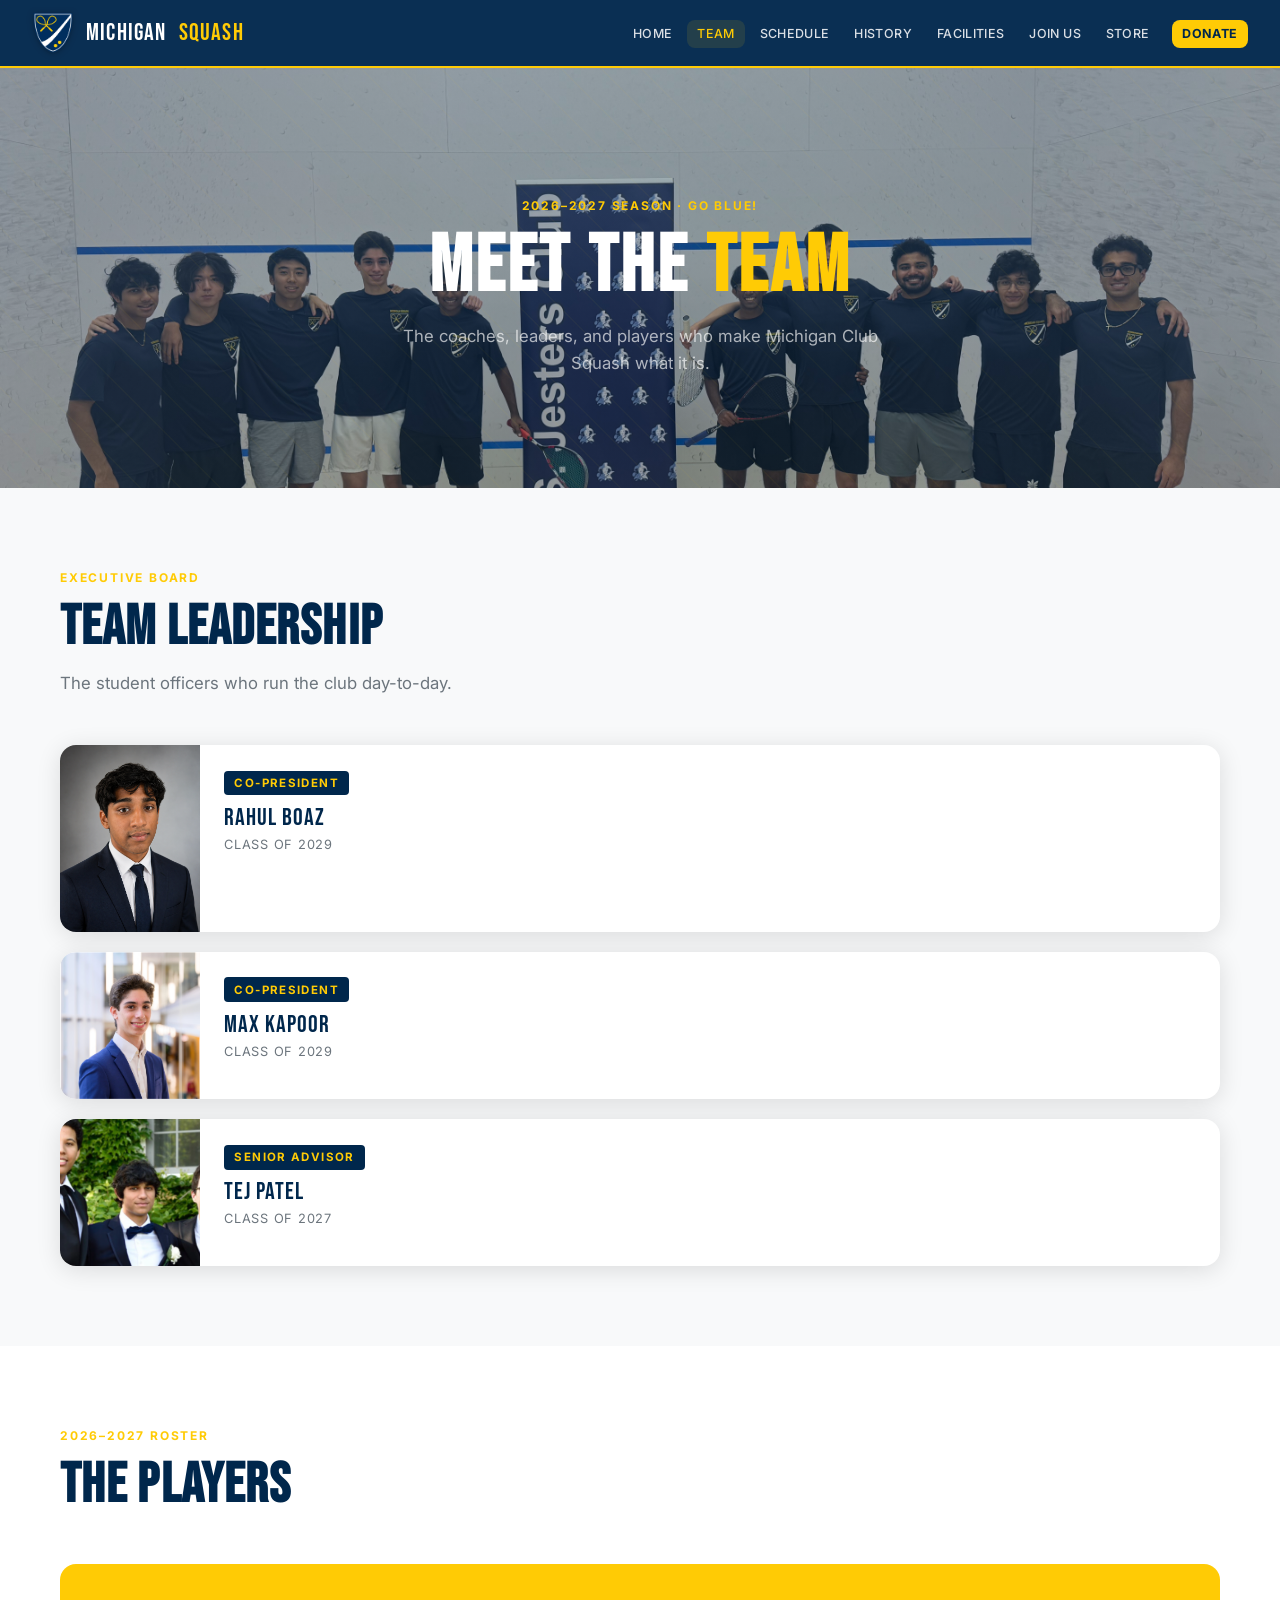
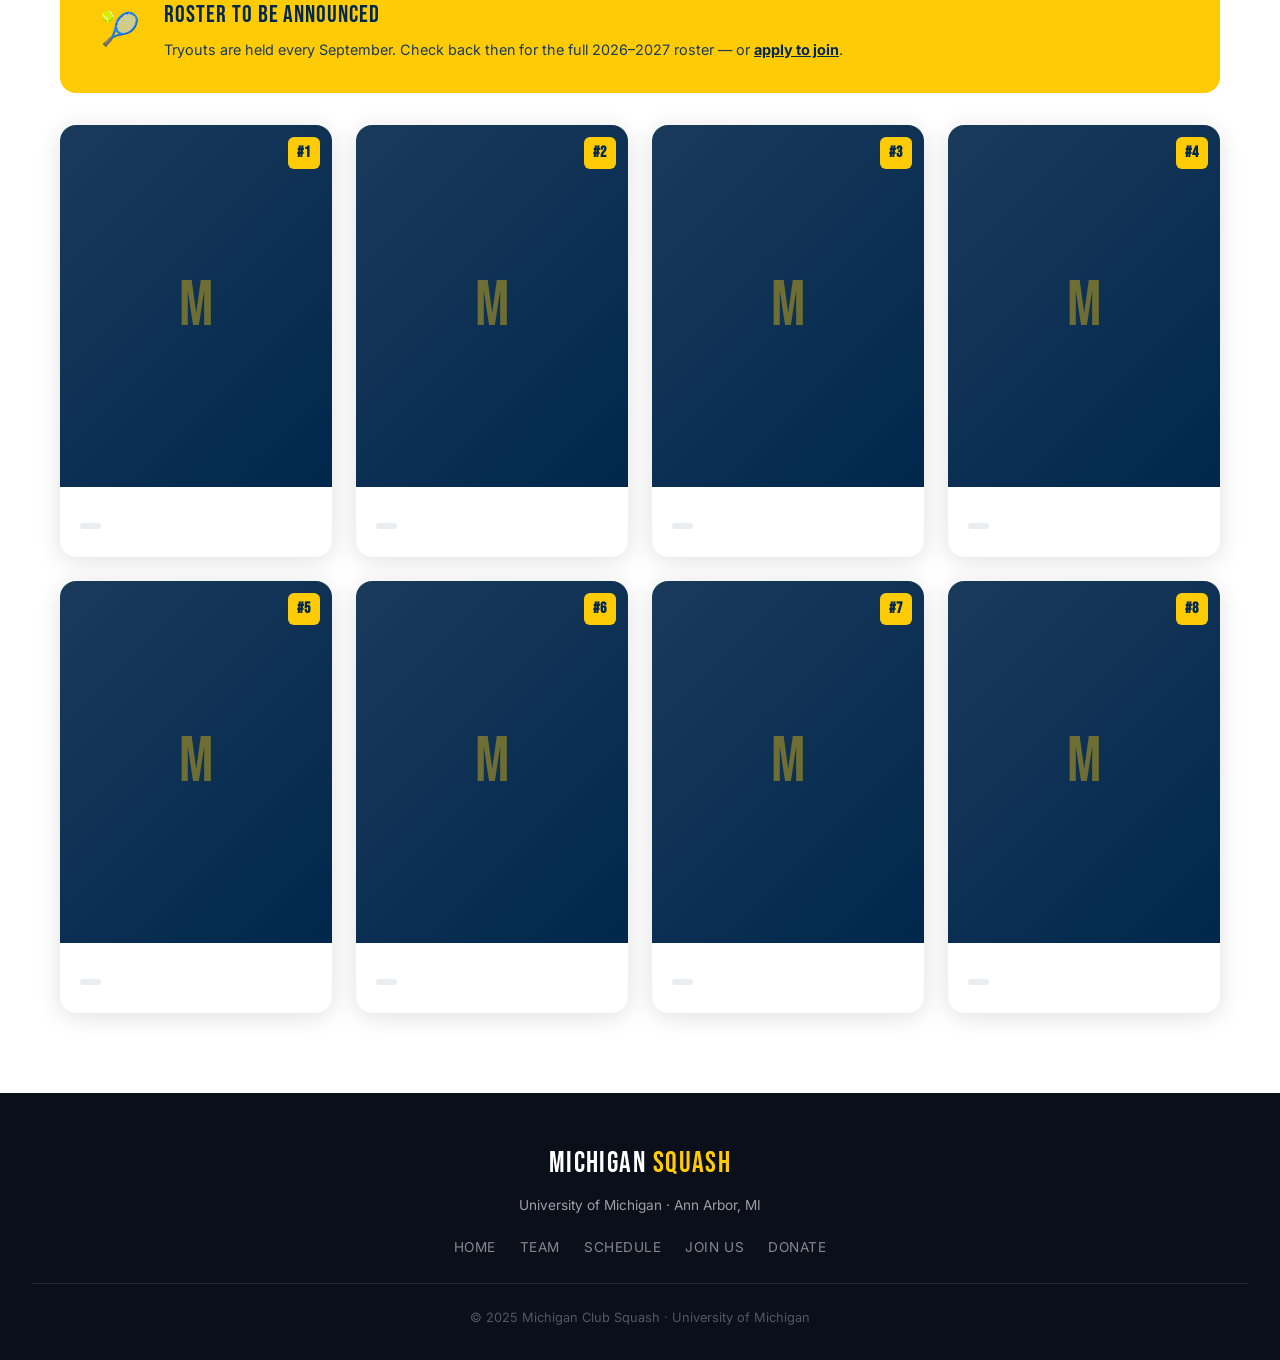
==== about.html @ cb5731dc "Add headshots to leadership cards on team page" ====
<!DOCTYPE html>
<html lang="en">
<head>
  <meta charset="UTF-8" />
  <meta name="viewport" content="width=device-width, initial-scale=1.0" />
  <title>Team — Michigan Club Squash</title>
  <link rel="preconnect" href="https://fonts.googleapis.com" />
  <link rel="preconnect" href="https://fonts.gstatic.com" crossorigin />
  <link href="https://fonts.googleapis.com/css2?family=Bebas+Neue&family=Inter:wght@300;400;500;600;700;800&display=swap" rel="stylesheet" />
  <link rel="stylesheet" href="styles.css" />
  <style>
    .page-hero {
      background: linear-gradient(135deg, var(--dark) 0%, var(--blue) 100%);
      padding: 5rem 2rem 4rem;
      text-align: center;
      position: relative;
      overflow: hidden;
    }
    .page-hero::before {
      content: '';
      position: absolute;
      inset: 0;
      background-image: repeating-linear-gradient(45deg, rgba(255,203,5,0.03) 0, rgba(255,203,5,0.03) 1px, transparent 0, transparent 50%);
      background-size: 40px 40px;
    }
    .page-hero-content { position: relative; z-index: 1; }
    .page-hero h1 {
      font-family: var(--font-display);
      font-size: clamp(2.5rem, 7vw, 5rem);
      color: var(--white);
      letter-spacing: 0.04em;
      line-height: 1;
    }
    .page-hero h1 span { color: var(--maize); }
    .page-hero p {
      color: rgba(255,255,255,0.65);
      font-size: 1.05rem;
      margin-top: 1rem;
      max-width: 500px;
      margin-left: auto;
      margin-right: auto;
    }

    .leadership-section { background: var(--off-white); }

    .leadership-card {
      background: var(--white);
      border-radius: var(--radius-lg);
      overflow: hidden;
      box-shadow: var(--shadow);
      display: flex;
      gap: 0;
      transition: var(--transition);
    }
    .leadership-card:hover { transform: translateY(-3px); box-shadow: var(--shadow-lg); }

    .leadership-photo {
      width: 140px;
      flex-shrink: 0;
      background: linear-gradient(135deg, var(--blue), var(--blue-mid));
      display: flex;
      align-items: center;
      justify-content: center;
      font-family: var(--font-display);
      font-size: 3rem;
      color: rgba(255,203,5,0.35);
      overflow: hidden;
    }
    .leadership-photo img { width: 100%; height: 100%; object-fit: cover; }

    .leadership-info { padding: 1.5rem; }
    .leadership-role {
      font-size: 0.72rem;
      font-weight: 700;
      letter-spacing: 0.12em;
      text-transform: uppercase;
      color: var(--maize);
      background: var(--blue);
      display: inline-block;
      padding: 0.2rem 0.65rem;
      border-radius: 4px;
      margin-bottom: 0.6rem;
    }
    .leadership-name {
      font-family: var(--font-display);
      font-size: 1.5rem;
      color: var(--blue);
      letter-spacing: 0.04em;
      line-height: 1.1;
    }
    .leadership-meta {
      font-size: 0.8rem;
      color: var(--gray);
      margin-top: 0.25rem;
      text-transform: uppercase;
      letter-spacing: 0.06em;
    }
    .leadership-bio {
      font-size: 0.88rem;
      color: var(--gray);
      margin-top: 0.75rem;
      line-height: 1.65;
    }

    .section-divider {
      height: 1px;
      background: var(--gray-light);
      margin: 0;
    }

    .roster-filter {
      display: flex;
      gap: 0.5rem;
      flex-wrap: wrap;
      margin-bottom: 2rem;
    }
    .filter-btn {
      padding: 0.45rem 1.1rem;
      border: 2px solid var(--gray-light);
      background: var(--white);
      border-radius: 99px;
      font-size: 0.8rem;
      font-weight: 600;
      letter-spacing: 0.06em;
      text-transform: uppercase;
      color: var(--gray);
      cursor: pointer;
      transition: var(--transition);
    }
    .filter-btn.active,
    .filter-btn:hover {
      border-color: var(--blue);
      color: var(--blue);
      background: rgba(0,39,76,0.05);
    }

    .coach-card {
      background: linear-gradient(135deg, var(--blue), var(--blue-mid));
      border-radius: var(--radius-lg);
      padding: 2rem;
      color: var(--white);
      display: flex;
      align-items: flex-start;
      gap: 1.5rem;
      box-shadow: var(--shadow);
    }
    .coach-avatar {
      width: 90px; height: 90px;
      border-radius: 50%;
      background: rgba(255,203,5,0.2);
      border: 3px solid var(--maize);
      display: flex;
      align-items: center;
      justify-content: center;
      font-family: var(--font-display);
      font-size: 2rem;
      color: var(--maize);
      flex-shrink: 0;
      overflow: hidden;
    }
    .coach-avatar img { width: 100%; height: 100%; object-fit: cover; }
    .coach-title {
      font-size: 0.72rem;
      font-weight: 700;
      letter-spacing: 0.12em;
      text-transform: uppercase;
      color: var(--maize);
      margin-bottom: 0.4rem;
    }
    .coach-name {
      font-family: var(--font-display);
      font-size: 1.6rem;
      letter-spacing: 0.04em;
    }
    .coach-bio { font-size: 0.88rem; color: rgba(255,255,255,0.7); margin-top: 0.5rem; line-height: 1.65; }

    @media (max-width: 600px) {
      .leadership-card { flex-direction: column; }
      .leadership-photo { width: 100%; height: 140px; }
      .coach-card { flex-direction: column; align-items: center; text-align: center; }
    }
  </style>
</head>
<body>

<nav>
  <a href="index.html" class="nav-logo">
    <img src="photos/michigansquashlogo.png" alt="Michigan Club Squash Logo" class="nav-logo-img" onerror="this.replaceWith(Object.assign(document.createElement('div'),{className:'logo-m',textContent:'M'}))" />
    Michigan <span>Squash</span>
  </a>
  <ul class="nav-links">
    <li><a href="index.html">Home</a></li>
    <li><a href="about.html" class="active">Team</a></li>
    <li><a href="schedule.html">Schedule</a></li>
    <li><a href="history.html">History</a></li>
    <li><a href="facilities.html">Facilities</a></li>
    <li><a href="join.html">Join Us</a></li>
    <li><a href="store.html">Store</a></li>
    <li><a href="donate.html" class="nav-cta">Donate</a></li>
  </ul>
  <button class="nav-hamburger" aria-label="Toggle menu">
    <span></span><span></span><span></span>
  </button>
</nav>

<div class="nav-mobile">
  <a href="index.html">Home</a>
  <a href="about.html">Team</a>
  <a href="schedule.html">Schedule</a>
  <a href="history.html">History</a>
  <a href="facilities.html">Facilities</a>
  <a href="join.html">Join Us</a>
  <a href="store.html">Store</a>
  <a href="donate.html" class="nav-cta-mobile">Donate</a>
</div>

<div class="page">

  <!-- ── PAGE HERO ── -->
  <div class="page-hero" style="background: linear-gradient(rgba(0,39,76,0.35), rgba(0,39,76,0.35)), url('photos/jesters2025.jpg') center 40%/cover no-repeat; padding: 6rem 2rem 5rem; min-height: 420px; display:flex; align-items:center; justify-content:center;">
    <div class="page-hero-content">
      <div class="section-label text-maize" style="margin-bottom:0.75rem;">2026–2027 Season · Go Blue!</div>
      <h1>Meet the <span>Team</span></h1>
      <p>The coaches, leaders, and players who make Michigan Club Squash what it is.</p>
    </div>
  </div>

  <!-- ── LEADERSHIP ── -->
  <section class="leadership-section">
    <div class="container">
      <div class="section-header">
        <div class="section-label">Executive Board</div>
        <h2 class="section-title">Team Leadership</h2>
        <p class="section-subtitle">The student officers who run the club day-to-day.</p>
      </div>

      <div style="display: flex; flex-direction: column; gap: 1.25rem;">

        <!-- President -->
        <div class="leadership-card">
          <div class="leadership-photo"><img src="photos/rahulheadshot.png" alt="Rahul Boaz" /></div>
          <div class="leadership-info">
            <div class="leadership-role">Co-President</div>
            <div class="leadership-name">Rahul Boaz</div>
            <div class="leadership-meta">Class of 2029</div>
            <div class="leadership-bio"><!-- Short bio --></div>
          </div>
        </div>

        <div class="leadership-card">
          <div class="leadership-photo"><img src="photos/maxheadshot.png" alt="Max Kapoor" /></div>
          <div class="leadership-info">
            <div class="leadership-role">Co-President</div>
            <div class="leadership-name">Max Kapoor</div>
            <div class="leadership-meta">Class of 2029</div>
            <div class="leadership-bio"><!-- Short bio --></div>
          </div>
        </div>

        <div class="leadership-card">
          <div class="leadership-photo"><img src="photos/tejheadshot.png" alt="Tej Patel" /></div>
          <div class="leadership-info">
            <div class="leadership-role">Senior Advisor</div>
            <div class="leadership-name">Tej Patel</div>
            <div class="leadership-meta">Class of 2027</div>
            <div class="leadership-bio"><!-- Short bio --></div>
          </div>
        </div>

      </div>
    </div>
  </section>

  <!-- ── ROSTER ── -->
  <section>
    <div class="container">
      <div class="section-header">
        <div class="section-label">2026–2027 Roster</div>
        <h2 class="section-title">The Players</h2>
      </div>

      <div style="background:var(--maize);border-radius:var(--radius-lg);padding:2rem 2.5rem;display:flex;align-items:center;gap:1.5rem;margin-bottom:2rem;">
        <div style="font-size:2rem;">🎾</div>
        <div>
          <div style="font-family:'Bebas Neue',sans-serif;font-size:1.5rem;color:var(--blue);letter-spacing:0.04em;">Roster To Be Announced</div>
          <div style="font-size:0.9rem;color:var(--blue-mid);margin-top:0.2rem;">Tryouts are held every September. Check back then for the full 2026–2027 roster — or <a href="join.html" style="color:var(--blue);font-weight:700;text-decoration:underline;">apply to join</a>.</div>
        </div>
      </div>

      <div class="grid-4">

        <div class="player-card">
          <div class="player-photo">
            <!-- <img src="photos/player1.jpg" alt="Player Name" /> -->
            <div class="player-photo-placeholder">M</div>
            <div class="player-number">#1</div>
          </div>
          <div class="player-info">
            <div class="player-name"><!-- Player Name --></div>
            <div class="player-details"><!-- Year · Hometown --></div>
            <span class="player-rank"><!-- PSA Ranking / Team --></span>
          </div>
        </div>

        <div class="player-card">
          <div class="player-photo">
            <div class="player-photo-placeholder">M</div>
            <div class="player-number">#2</div>
          </div>
          <div class="player-info">
            <div class="player-name"><!-- Player Name --></div>
            <div class="player-details"><!-- Year · Hometown --></div>
            <span class="player-rank"><!-- Ranking / Team --></span>
          </div>
        </div>

        <div class="player-card">
          <div class="player-photo">
            <div class="player-photo-placeholder">M</div>
            <div class="player-number">#3</div>
          </div>
          <div class="player-info">
            <div class="player-name"><!-- Player Name --></div>
            <div class="player-details"><!-- Year · Hometown --></div>
            <span class="player-rank"><!-- Ranking / Team --></span>
          </div>
        </div>

        <div class="player-card">
          <div class="player-photo">
            <div class="player-photo-placeholder">M</div>
            <div class="player-number">#4</div>
          </div>
          <div class="player-info">
            <div class="player-name"><!-- Player Name --></div>
            <div class="player-details"><!-- Year · Hometown --></div>
            <span class="player-rank"><!-- Ranking / Team --></span>
          </div>
        </div>

        <div class="player-card">
          <div class="player-photo">
            <div class="player-photo-placeholder">M</div>
            <div class="player-number">#5</div>
          </div>
          <div class="player-info">
            <div class="player-name"><!-- Player Name --></div>
            <div class="player-details"><!-- Year · Hometown --></div>
            <span class="player-rank"><!-- Ranking / Team --></span>
          </div>
        </div>

        <div class="player-card">
          <div class="player-photo">
            <div class="player-photo-placeholder">M</div>
            <div class="player-number">#6</div>
          </div>
          <div class="player-info">
            <div class="player-name"><!-- Player Name --></div>
            <div class="player-details"><!-- Year · Hometown --></div>
            <span class="player-rank"><!-- Ranking / Team --></span>
          </div>
        </div>

        <div class="player-card">
          <div class="player-photo">
            <div class="player-photo-placeholder">M</div>
            <div class="player-number">#7</div>
          </div>
          <div class="player-info">
            <div class="player-name"><!-- Player Name --></div>
            <div class="player-details"><!-- Year · Hometown --></div>
            <span class="player-rank"><!-- Ranking / Team --></span>
          </div>
        </div>

        <div class="player-card">
          <div class="player-photo">
            <div class="player-photo-placeholder">M</div>
            <div class="player-number">#8</div>
          </div>
          <div class="player-info">
            <div class="player-name"><!-- Player Name --></div>
            <div class="player-details"><!-- Year · Hometown --></div>
            <span class="player-rank"><!-- Ranking / Team --></span>
          </div>
        </div>

      </div>
      <!-- Duplicate more .player-card blocks as needed for full roster -->
    </div>
  </section>

</div>

<footer>
  <div class="footer-logo">Michigan <span>Squash</span></div>
  <div style="font-size: 0.85rem; margin-top: 0.25rem;">University of Michigan · Ann Arbor, MI</div>
  <div class="footer-links">
    <a href="index.html">Home</a>
    <a href="about.html">Team</a>
    <a href="schedule.html">Schedule</a>
    <a href="join.html">Join Us</a>
    <a href="donate.html">Donate</a>
  </div>
  <div class="footer-divider"></div>
  <div class="footer-copy">&copy; 2025 Michigan Club Squash · University of Michigan</div>
</footer>

<script src="script.js"></script>
</body>
</html>
---- styles.css ----
/* Michigan Club Squash — Shared Styles */

:root {
  --maize: #FFCB05;
  --blue: #00274C;
  --blue-mid: #1a3a5c;
  --blue-light: #2d5a8e;
  --white: #ffffff;
  --off-white: #f8f9fa;
  --gray: #6c757d;
  --gray-light: #e9ecef;
  --dark: #0a0f1a;
  --radius: 8px;
  --radius-lg: 16px;
  --shadow: 0 4px 24px rgba(0,0,0,0.12);
  --shadow-lg: 0 8px 48px rgba(0,0,0,0.2);
  --transition: 0.25s ease;
  --font-main: 'Inter', sans-serif;
  --font-display: 'Bebas Neue', 'Impact', sans-serif;
}

*, *::before, *::after { box-sizing: border-box; margin: 0; padding: 0; }

html { scroll-behavior: smooth; }

body {
  font-family: var(--font-main);
  background: var(--white);
  color: var(--blue);
  line-height: 1.6;
  overflow-x: hidden;
}

a { color: inherit; text-decoration: none; }
img { max-width: 100%; display: block; }

/* ─── NAVBAR ─────────────────────────────────────────────── */
nav {
  position: fixed;
  top: 0; left: 0; right: 0;
  z-index: 1000;
  background: rgba(0, 39, 76, 0.96);
  backdrop-filter: blur(12px);
  border-bottom: 2px solid var(--maize);
  padding: 0 2rem;
  height: 68px;
  display: flex;
  align-items: center;
  justify-content: space-between;
}

.nav-logo {
  display: flex;
  align-items: center;
  gap: 0.75rem;
  font-family: var(--font-display);
  font-size: 1.5rem;
  letter-spacing: 0.05em;
  color: var(--white);
}

.nav-logo-img {
  width: 42px;
  height: 42px;
  object-fit: contain;
  flex-shrink: 0;
  filter: drop-shadow(0 1px 3px rgba(0,0,0,0.3));
}

.logo-m {
  width: 38px; height: 38px;
  background: var(--maize);
  border-radius: 6px;
  display: flex; align-items: center; justify-content: center;
  font-family: var(--font-display);
  font-size: 1.4rem;
  color: var(--blue);
  font-weight: 900;
  flex-shrink: 0;
}

.nav-logo span { color: var(--maize); }

.nav-links {
  display: flex;
  align-items: center;
  gap: 0.25rem;
  list-style: none;
}

.nav-links a {
  color: rgba(255,255,255,0.85);
  font-size: 0.78rem;
  font-weight: 500;
  letter-spacing: 0.03em;
  text-transform: uppercase;
  padding: 0.4rem 0.65rem;
  border-radius: var(--radius);
  transition: var(--transition);
}

.nav-links a:hover,
.nav-links a.active {
  color: var(--maize);
  background: rgba(255, 203, 5, 0.1);
}

.nav-links a.nav-cta {
  background: var(--maize);
  color: var(--blue);
  font-weight: 700;
  margin-left: 0.5rem;
}
.nav-links a.nav-cta:hover { background: #e6b800; }

.nav-hamburger {
  display: none;
  flex-direction: column;
  gap: 5px;
  cursor: pointer;
  padding: 8px;
}
.nav-hamburger span {
  display: block;
  width: 24px; height: 2px;
  background: var(--white);
  border-radius: 2px;
  transition: var(--transition);
}
.nav-hamburger.open span:nth-child(1) { transform: rotate(45deg) translate(5px, 5px); }
.nav-hamburger.open span:nth-child(2) { opacity: 0; }
.nav-hamburger.open span:nth-child(3) { transform: rotate(-45deg) translate(5px, -5px); }

.nav-mobile {
  display: none;
  position: fixed;
  top: 68px; left: 0; right: 0;
  background: var(--blue);
  border-bottom: 2px solid var(--maize);
  padding: 1rem;
  z-index: 999;
  flex-direction: column;
  gap: 0.25rem;
}
.nav-mobile.open { display: flex; }
.nav-mobile a {
  color: rgba(255,255,255,0.85);
  font-weight: 500;
  font-size: 1rem;
  text-transform: uppercase;
  letter-spacing: 0.04em;
  padding: 0.75rem 1rem;
  border-radius: var(--radius);
  transition: var(--transition);
}
.nav-mobile a:hover { color: var(--maize); background: rgba(255,203,5,0.1); }
.nav-mobile a.nav-cta-mobile {
  background: var(--maize);
  color: var(--blue);
  font-weight: 700;
  text-align: center;
  margin-top: 0.5rem;
}

/* ─── PAGE WRAPPER ───────────────────────────────────────── */
.page { padding-top: 68px; }

/* ─── HERO ───────────────────────────────────────────────── */
.hero {
  min-height: 100vh;
  background: linear-gradient(135deg, var(--dark) 0%, var(--blue) 60%, #0d3a6e 100%);
  position: relative;
  display: flex;
  align-items: center;
  justify-content: center;
  text-align: center;
  overflow: hidden;
  padding: 4rem 2rem 6rem;
}

.hero-bg-pattern {
  position: absolute;
  inset: 0;
  background-image:
    repeating-linear-gradient(45deg, rgba(255,203,5,0.03) 0, rgba(255,203,5,0.03) 1px, transparent 0, transparent 50%);
  background-size: 40px 40px;
}

.hero-accent {
  position: absolute;
  top: -100px; right: -100px;
  width: 500px; height: 500px;
  background: radial-gradient(circle, rgba(255,203,5,0.12) 0%, transparent 70%);
  pointer-events: none;
}
.hero-accent-2 {
  position: absolute;
  bottom: -150px; left: -150px;
  width: 600px; height: 600px;
  background: radial-gradient(circle, rgba(255,203,5,0.06) 0%, transparent 70%);
  pointer-events: none;
}

.hero-content { position: relative; z-index: 1; max-width: 820px; }

.hero-badge {
  display: inline-flex;
  align-items: center;
  gap: 0.5rem;
  background: rgba(255,203,5,0.15);
  border: 1px solid rgba(255,203,5,0.4);
  color: var(--maize);
  font-size: 0.8rem;
  font-weight: 600;
  letter-spacing: 0.1em;
  text-transform: uppercase;
  padding: 0.4rem 1rem;
  border-radius: 999px;
  margin-bottom: 1.5rem;
}

.hero-title {
  font-family: var(--font-display);
  font-size: clamp(3.5rem, 10vw, 7.5rem);
  line-height: 0.95;
  color: var(--white);
  letter-spacing: 0.02em;
  margin-bottom: 0.5rem;
}

.hero-title .highlight { color: var(--maize); display: block; }

.hero-subtitle {
  font-size: clamp(1rem, 2.5vw, 1.3rem);
  color: rgba(255,255,255,0.7);
  margin: 1.5rem auto 2.5rem;
  max-width: 560px;
  font-weight: 300;
  letter-spacing: 0.02em;
}

.hero-ctas {
  display: flex;
  gap: 1rem;
  justify-content: center;
  flex-wrap: wrap;
}

.btn {
  display: inline-flex;
  align-items: center;
  gap: 0.5rem;
  padding: 0.85rem 2rem;
  border-radius: var(--radius);
  font-weight: 700;
  font-size: 0.9rem;
  letter-spacing: 0.05em;
  text-transform: uppercase;
  transition: var(--transition);
  cursor: pointer;
  border: none;
}

.btn-primary {
  background: var(--maize);
  color: var(--blue);
}
.btn-primary:hover { background: #e6b800; transform: translateY(-2px); box-shadow: 0 8px 24px rgba(255,203,5,0.35); }

.btn-outline {
  background: transparent;
  color: var(--white);
  border: 2px solid rgba(255,255,255,0.4);
}
.btn-outline:hover { border-color: var(--maize); color: var(--maize); transform: translateY(-2px); }

.btn-blue {
  background: var(--blue);
  color: var(--white);
}
.btn-blue:hover { background: var(--blue-mid); transform: translateY(-2px); box-shadow: var(--shadow); }

.hero-stats {
  display: flex;
  justify-content: center;
  gap: 3rem;
  margin-top: 5rem;
  position: relative;
  z-index: 1;
  flex-wrap: wrap;
}

.hero-stat { text-align: center; }
.hero-stat .num {
  font-family: var(--font-display);
  font-size: 3rem;
  color: var(--maize);
  line-height: 1;
}
.hero-stat .label {
  font-size: 0.75rem;
  letter-spacing: 0.1em;
  text-transform: uppercase;
  color: rgba(255,255,255,0.5);
  margin-top: 0.25rem;
}

.hero-divider {
  width: 1px;
  background: rgba(255,255,255,0.15);
  align-self: stretch;
}

/* ─── SECTIONS ───────────────────────────────────────────── */
section { padding: 5rem 2rem; }

.section-label {
  font-size: 0.75rem;
  font-weight: 700;
  letter-spacing: 0.15em;
  text-transform: uppercase;
  color: var(--maize);
  margin-bottom: 0.75rem;
}

.section-title {
  font-family: var(--font-display);
  font-size: clamp(2rem, 5vw, 3.5rem);
  line-height: 1.05;
  color: var(--blue);
  letter-spacing: 0.02em;
}

.section-title.white { color: var(--white); }

.section-subtitle {
  font-size: 1.05rem;
  color: var(--gray);
  margin-top: 0.75rem;
  max-width: 560px;
}
.section-subtitle.white { color: rgba(255,255,255,0.65); }

.section-header { margin-bottom: 3rem; }
.section-header.center { text-align: center; }
.section-header.center .section-subtitle { margin-left: auto; margin-right: auto; }

.container { max-width: 1160px; margin: 0 auto; }

/* ─── CARDS ──────────────────────────────────────────────── */
.card {
  background: var(--white);
  border-radius: var(--radius-lg);
  box-shadow: var(--shadow);
  overflow: hidden;
  transition: var(--transition);
}
.card:hover { transform: translateY(-4px); box-shadow: var(--shadow-lg); }

.card-body { padding: 1.5rem; }

/* ─── GRID ───────────────────────────────────────────────── */
.grid-3 { display: grid; grid-template-columns: repeat(auto-fit, minmax(280px, 1fr)); gap: 1.5rem; }
.grid-4 { display: grid; grid-template-columns: repeat(auto-fit, minmax(220px, 1fr)); gap: 1.5rem; }
.grid-2 { display: grid; grid-template-columns: repeat(auto-fit, minmax(320px, 1fr)); gap: 1.5rem; }

/* ─── DARK SECTIONS ──────────────────────────────────────── */
.section-dark {
  background: var(--blue);
  color: var(--white);
}
.section-dark .section-title { color: var(--white); }
.section-dark .section-subtitle { color: rgba(255,255,255,0.6); }

/* ─── PLAYER CARD ────────────────────────────────────────── */
.player-card {
  background: var(--white);
  border-radius: var(--radius-lg);
  overflow: hidden;
  box-shadow: var(--shadow);
  transition: var(--transition);
}
.player-card:hover { transform: translateY(-4px); box-shadow: var(--shadow-lg); }

.player-photo {
  width: 100%;
  aspect-ratio: 3/4;
  background: linear-gradient(135deg, var(--blue-mid), var(--blue));
  display: flex;
  align-items: center;
  justify-content: center;
  overflow: hidden;
  position: relative;
}

.player-photo img { width: 100%; height: 100%; object-fit: cover; }

.player-photo-placeholder {
  font-family: var(--font-display);
  font-size: 4rem;
  color: rgba(255,203,5,0.4);
}

.player-number {
  position: absolute;
  top: 0.75rem; right: 0.75rem;
  background: var(--maize);
  color: var(--blue);
  font-family: var(--font-display);
  font-size: 1rem;
  font-weight: 900;
  padding: 0.2rem 0.6rem;
  border-radius: 6px;
}

.player-info { padding: 1.25rem; }
.player-name {
  font-family: var(--font-display);
  font-size: 1.3rem;
  color: var(--blue);
  letter-spacing: 0.04em;
  line-height: 1.1;
}
.player-details {
  font-size: 0.8rem;
  color: var(--gray);
  margin-top: 0.25rem;
  text-transform: uppercase;
  letter-spacing: 0.06em;
}
.player-rank {
  display: inline-block;
  margin-top: 0.6rem;
  background: rgba(0,39,76,0.08);
  color: var(--blue);
  font-size: 0.75rem;
  font-weight: 600;
  padding: 0.2rem 0.65rem;
  border-radius: 99px;
  letter-spacing: 0.04em;
}

/* ─── SCHEDULE TABLE ─────────────────────────────────────── */
.match-table {
  width: 100%;
  border-collapse: collapse;
  border-radius: var(--radius-lg);
  overflow: hidden;
  box-shadow: var(--shadow);
}

.match-table th {
  background: var(--blue);
  color: var(--maize);
  text-align: left;
  padding: 1rem 1.25rem;
  font-size: 0.75rem;
  font-weight: 700;
  letter-spacing: 0.12em;
  text-transform: uppercase;
}

.match-table td {
  padding: 1rem 1.25rem;
  border-bottom: 1px solid var(--gray-light);
  font-size: 0.9rem;
  color: var(--blue);
  background: var(--white);
}

.match-table tr:last-child td { border-bottom: none; }
.match-table tr:hover td { background: var(--off-white); }

.badge {
  display: inline-block;
  padding: 0.25rem 0.65rem;
  border-radius: 99px;
  font-size: 0.72rem;
  font-weight: 700;
  letter-spacing: 0.06em;
  text-transform: uppercase;
}
.badge-win { background: #d4edda; color: #155724; }
.badge-loss { background: #f8d7da; color: #721c24; }
.badge-upcoming { background: rgba(255,203,5,0.2); color: #7a5c00; }
.badge-home { background: rgba(0,39,76,0.1); color: var(--blue); }
.badge-away { background: var(--gray-light); color: var(--gray); }

/* ─── FORM ───────────────────────────────────────────────── */
.form-group { margin-bottom: 1.25rem; }
.form-group label {
  display: block;
  font-size: 0.82rem;
  font-weight: 600;
  color: var(--blue);
  margin-bottom: 0.4rem;
  letter-spacing: 0.04em;
  text-transform: uppercase;
}
.form-group input,
.form-group select,
.form-group textarea {
  width: 100%;
  padding: 0.75rem 1rem;
  border: 2px solid var(--gray-light);
  border-radius: var(--radius);
  font-family: var(--font-main);
  font-size: 0.95rem;
  color: var(--blue);
  background: var(--white);
  transition: var(--transition);
  outline: none;
}
.form-group input:focus,
.form-group select:focus,
.form-group textarea:focus {
  border-color: var(--blue);
  box-shadow: 0 0 0 3px rgba(0,39,76,0.1);
}
.form-group textarea { min-height: 130px; resize: vertical; }

/* ─── FOOTER ─────────────────────────────────────────────── */
footer {
  background: var(--dark);
  color: rgba(255,255,255,0.6);
  padding: 3rem 2rem 2rem;
  text-align: center;
}

.footer-logo {
  font-family: var(--font-display);
  font-size: 1.8rem;
  color: var(--white);
  margin-bottom: 0.5rem;
  letter-spacing: 0.05em;
}
.footer-logo span { color: var(--maize); }

.footer-links {
  display: flex;
  justify-content: center;
  gap: 1.5rem;
  margin: 1.25rem 0;
  flex-wrap: wrap;
}
.footer-links a {
  color: rgba(255,255,255,0.5);
  font-size: 0.85rem;
  letter-spacing: 0.04em;
  text-transform: uppercase;
  transition: var(--transition);
}
.footer-links a:hover { color: var(--maize); }

.footer-divider {
  height: 1px;
  background: rgba(255,255,255,0.1);
  margin: 1.5rem 0;
}

.footer-copy {
  font-size: 0.8rem;
  color: rgba(255,255,255,0.3);
}

/* ─── UTILITY ────────────────────────────────────────────── */
.text-maize { color: var(--maize); }
.text-center { text-align: center; }
.mt-1 { margin-top: 1rem; }
.mt-2 { margin-top: 2rem; }
.mt-3 { margin-top: 3rem; }

/* ─── RESPONSIVE ─────────────────────────────────────────── */
@media (max-width: 768px) {
  .nav-links { display: none; }
  .nav-hamburger { display: flex; }
  section { padding: 3.5rem 1.25rem; }
  .hero { padding: 5rem 1.25rem 4rem; }
  .hero-stats { gap: 2rem; }
  .hero-divider { display: none; }
  .match-table { font-size: 0.82rem; }
  .match-table th, .match-table td { padding: 0.75rem 0.75rem; }
}
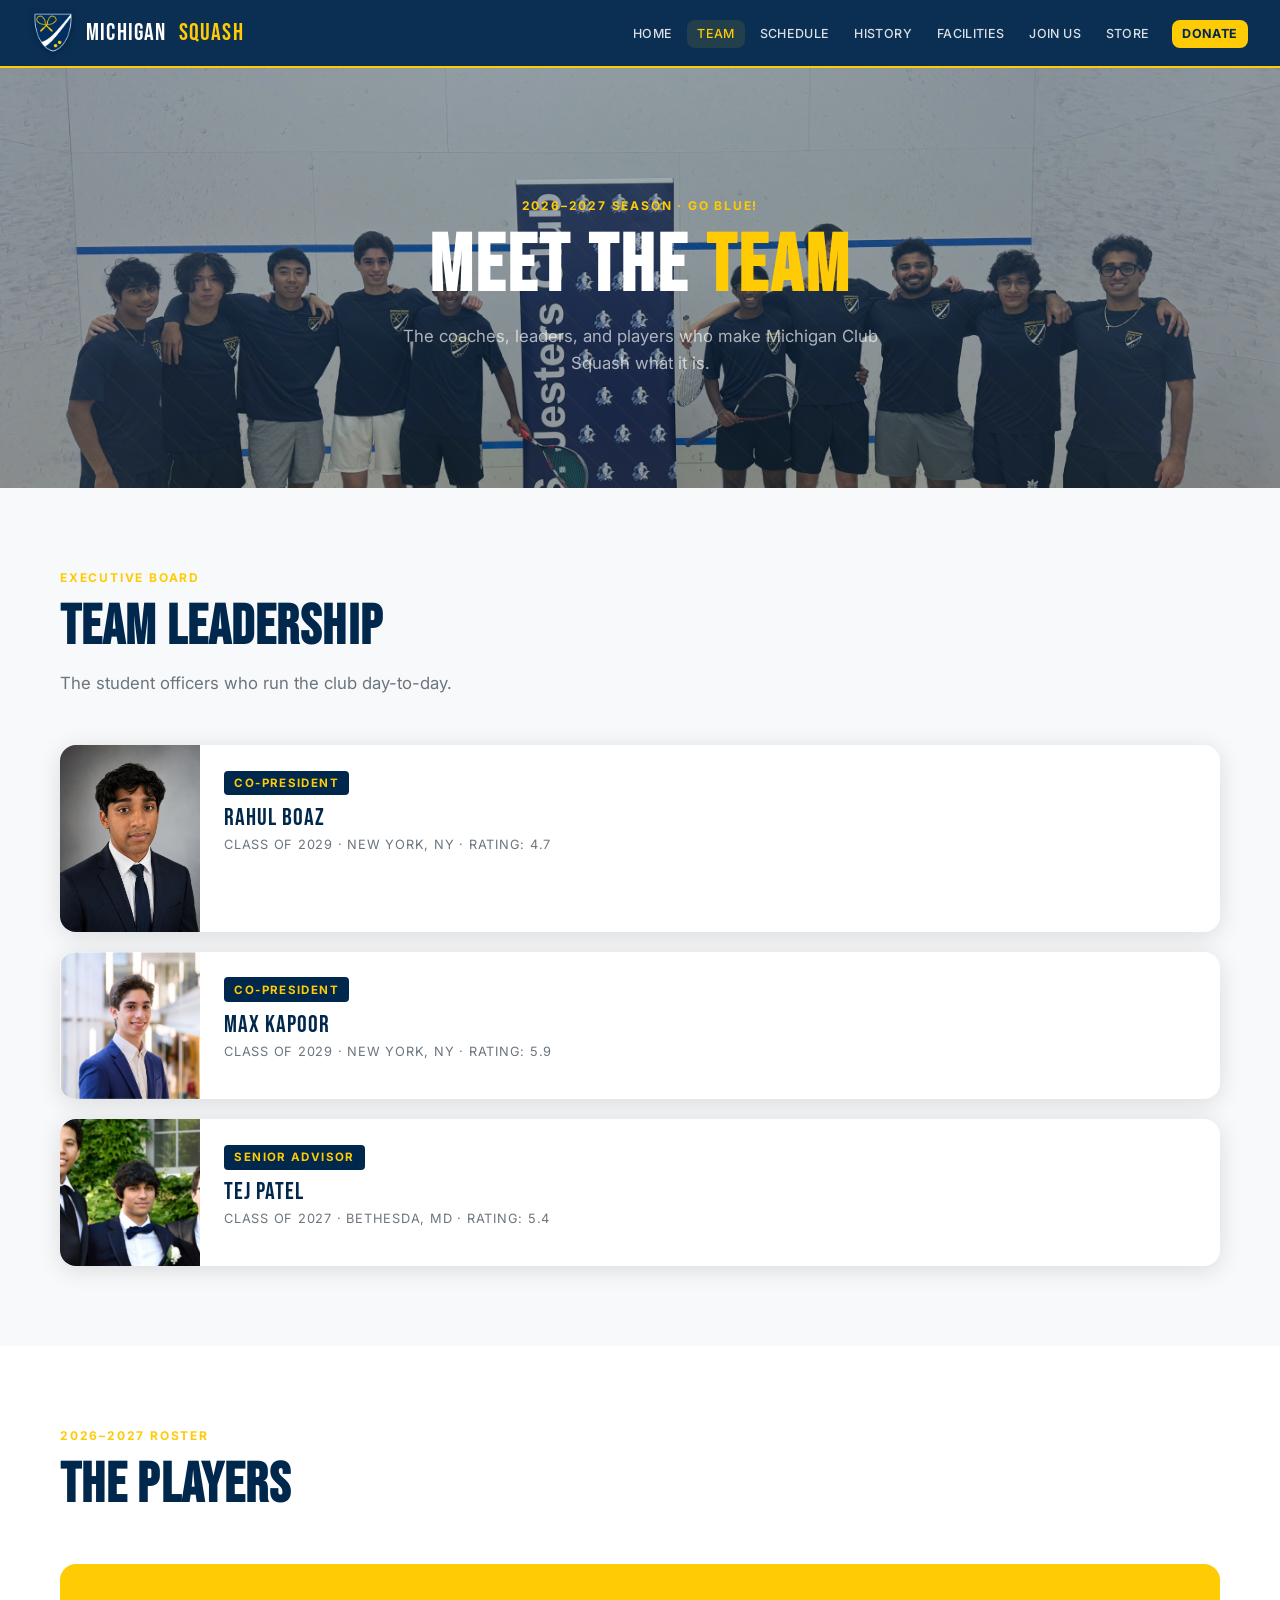
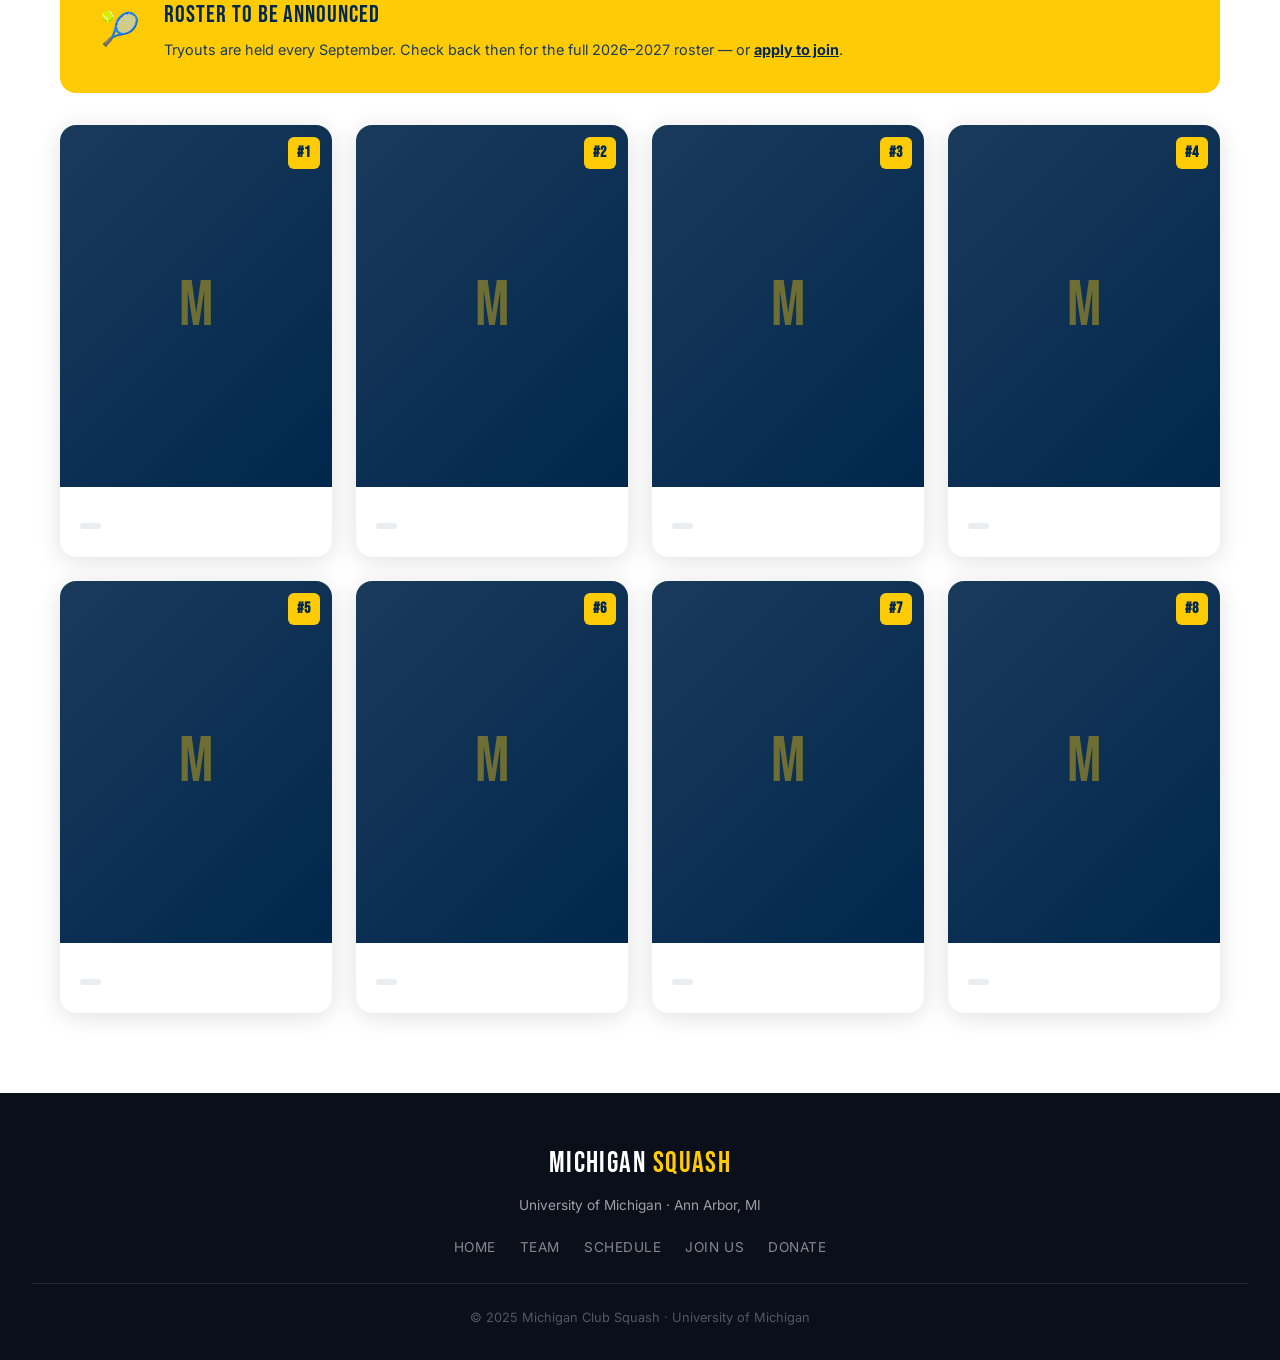
==== commit 63d9bbba: "Add ratings and hometowns to leadership cards" ====
--- a/about.html
+++ b/about.html
@@ -242,7 +242,7 @@
           <div class="leadership-info">
             <div class="leadership-role">Co-President</div>
             <div class="leadership-name">Rahul Boaz</div>
-            <div class="leadership-meta">Class of 2029</div>
+            <div class="leadership-meta">Class of 2029 · New York, NY · Rating: 4.7</div>
             <div class="leadership-bio"><!-- Short bio --></div>
           </div>
         </div>
@@ -252,7 +252,7 @@
           <div class="leadership-info">
             <div class="leadership-role">Co-President</div>
             <div class="leadership-name">Max Kapoor</div>
-            <div class="leadership-meta">Class of 2029</div>
+            <div class="leadership-meta">Class of 2029 · New York, NY · Rating: 5.9</div>
             <div class="leadership-bio"><!-- Short bio --></div>
           </div>
         </div>
@@ -262,7 +262,7 @@
           <div class="leadership-info">
             <div class="leadership-role">Senior Advisor</div>
             <div class="leadership-name">Tej Patel</div>
-            <div class="leadership-meta">Class of 2027</div>
+            <div class="leadership-meta">Class of 2027 · Bethesda, MD · Rating: 5.4</div>
             <div class="leadership-bio"><!-- Short bio --></div>
           </div>
         </div>
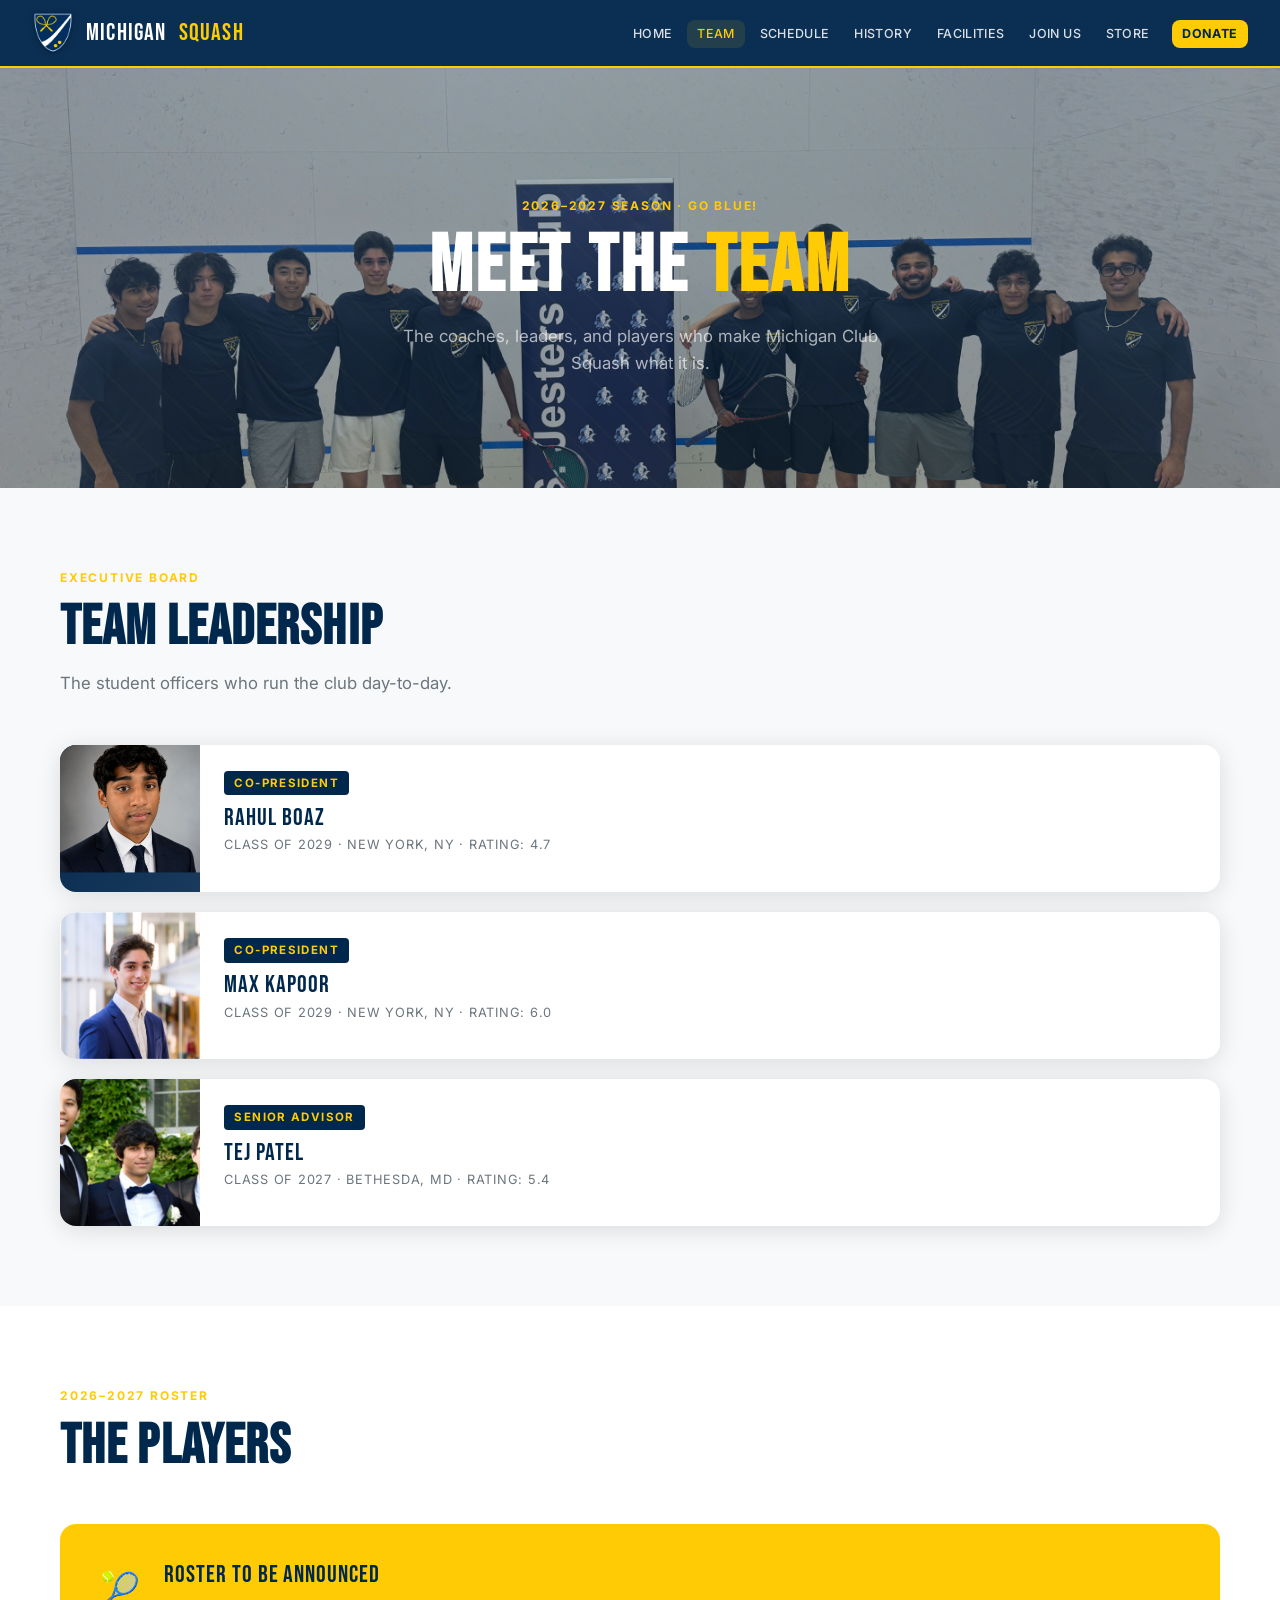
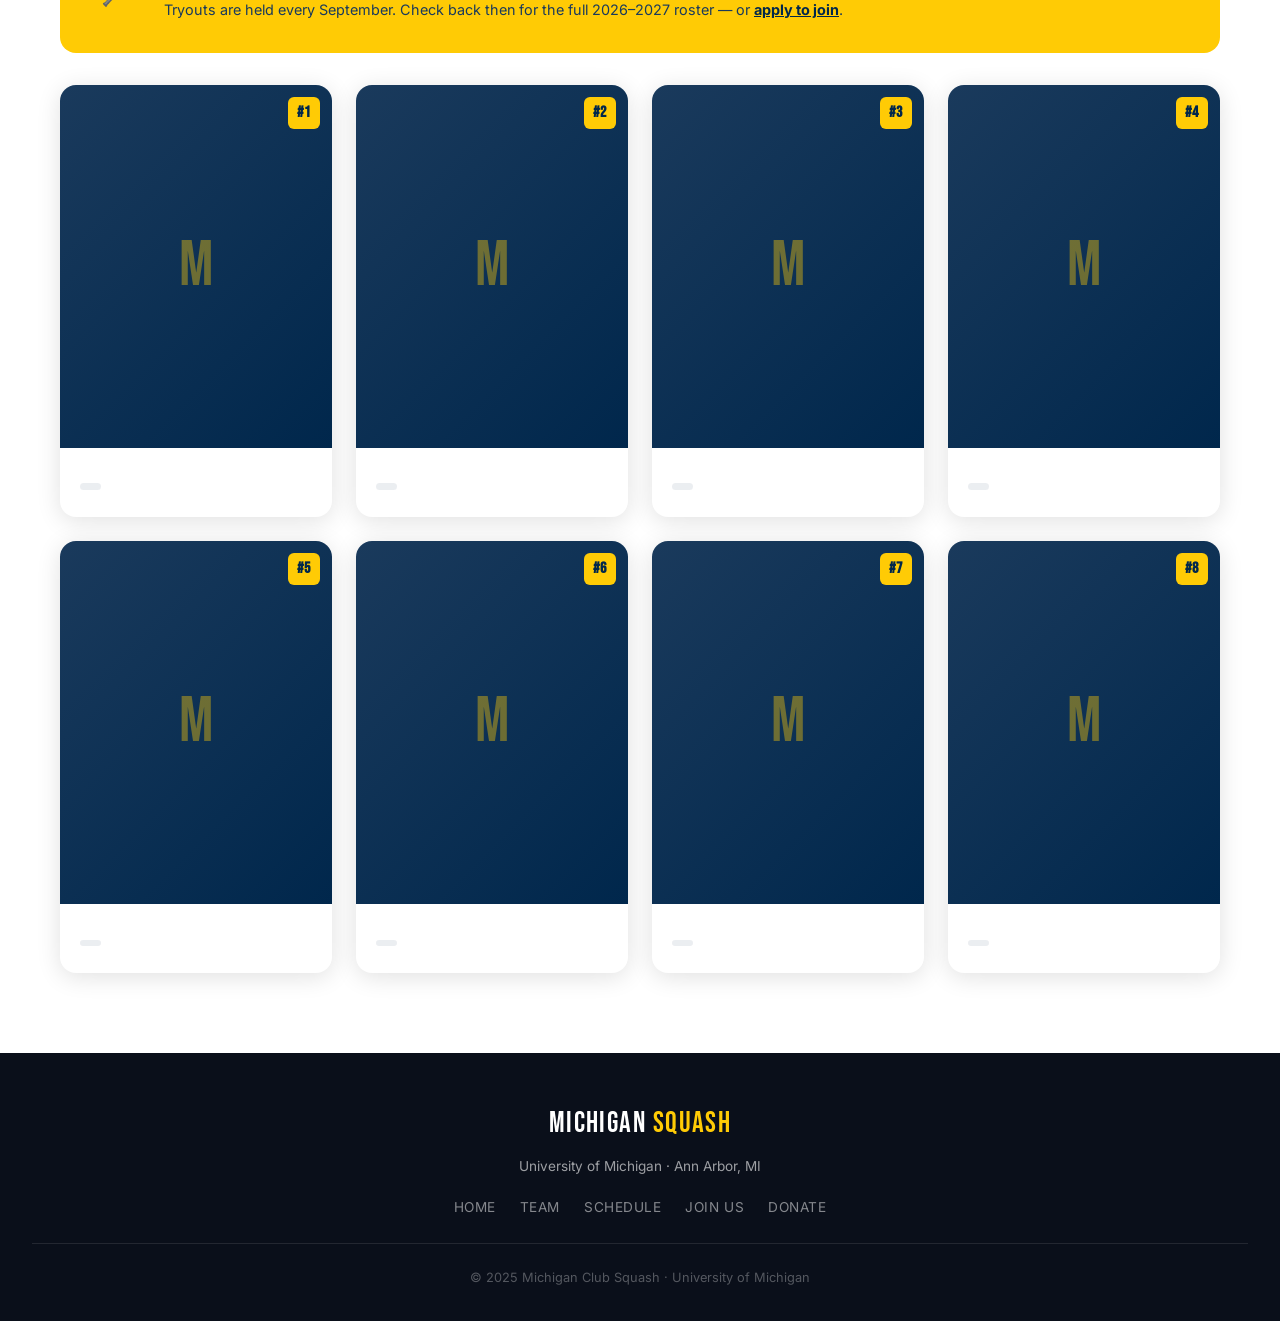
==== commit dee883bc: "Update Max rating to 6.0" ====
--- a/about.html
+++ b/about.html
@@ -252,7 +252,7 @@
           <div class="leadership-info">
             <div class="leadership-role">Co-President</div>
             <div class="leadership-name">Max Kapoor</div>
-            <div class="leadership-meta">Class of 2029 · New York, NY · Rating: 5.9</div>
+            <div class="leadership-meta">Class of 2029 · New York, NY · Rating: 6.0</div>
             <div class="leadership-bio"><!-- Short bio --></div>
           </div>
         </div>
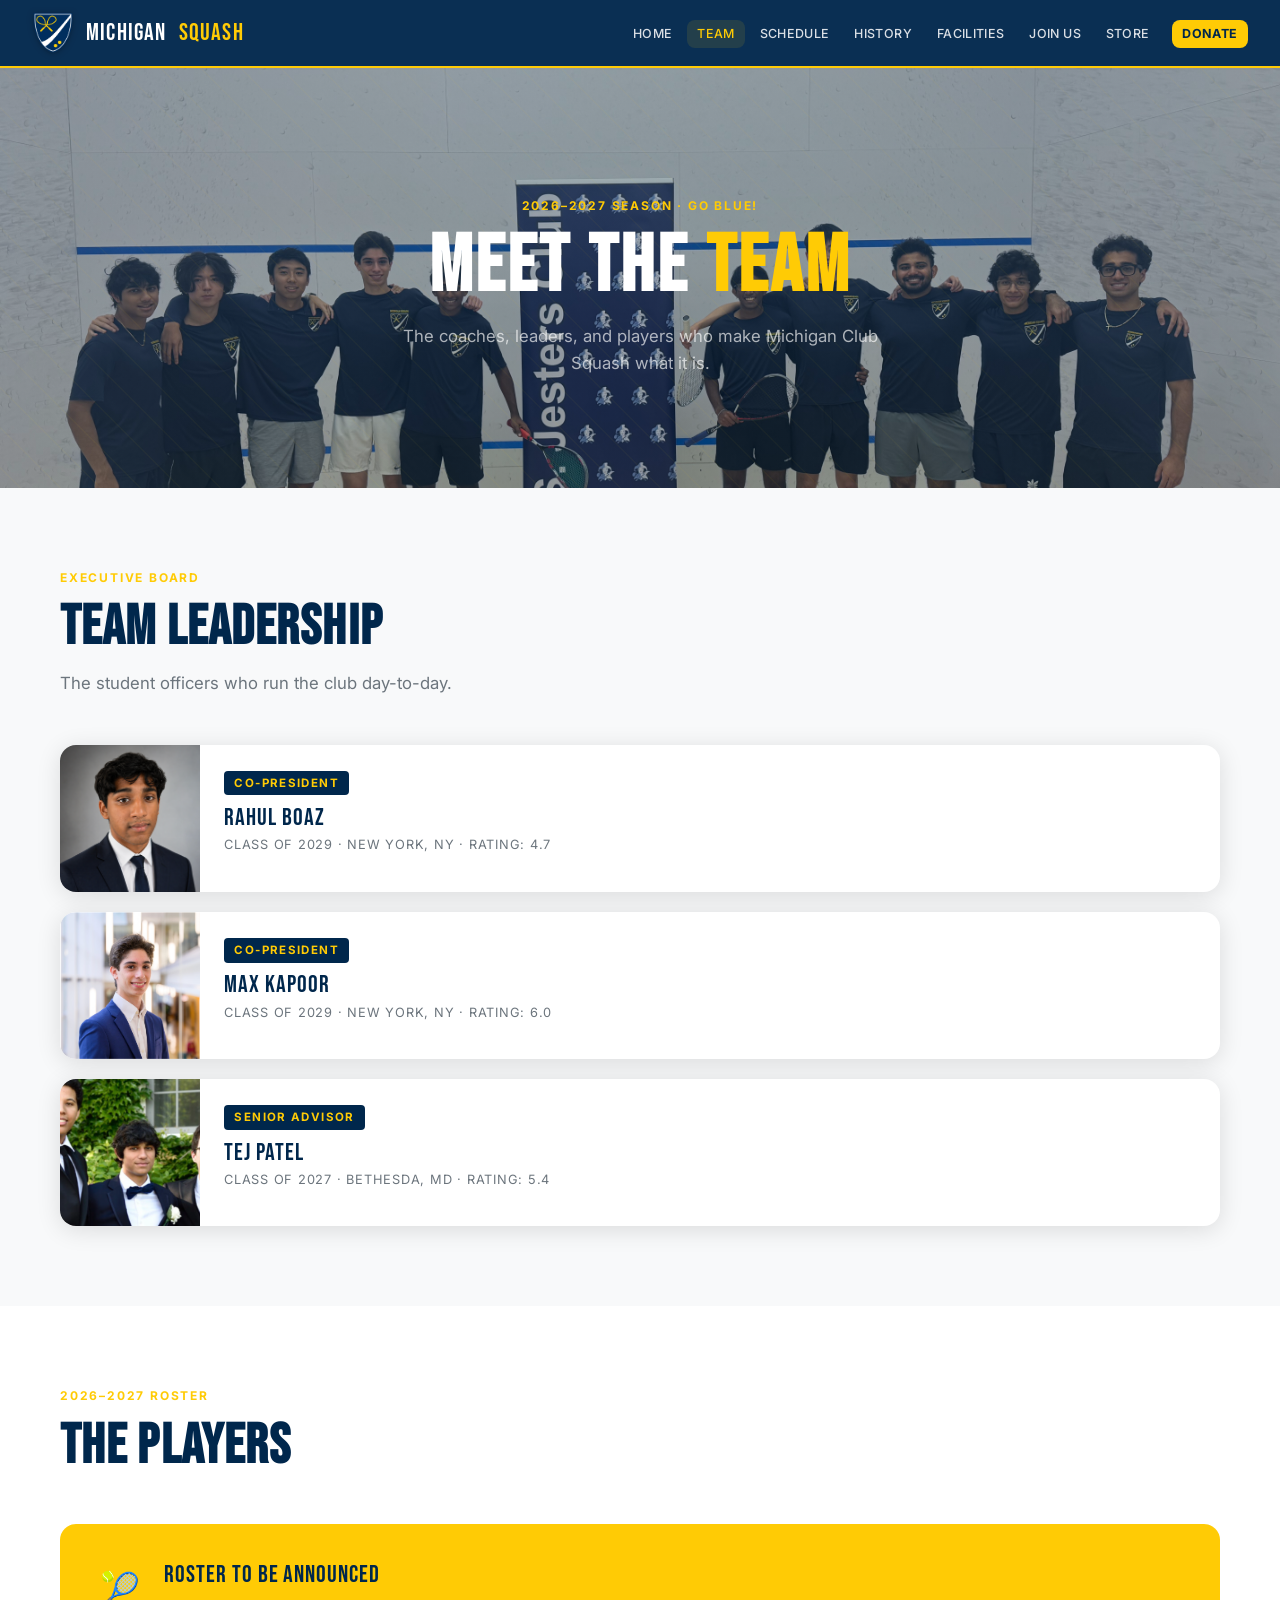
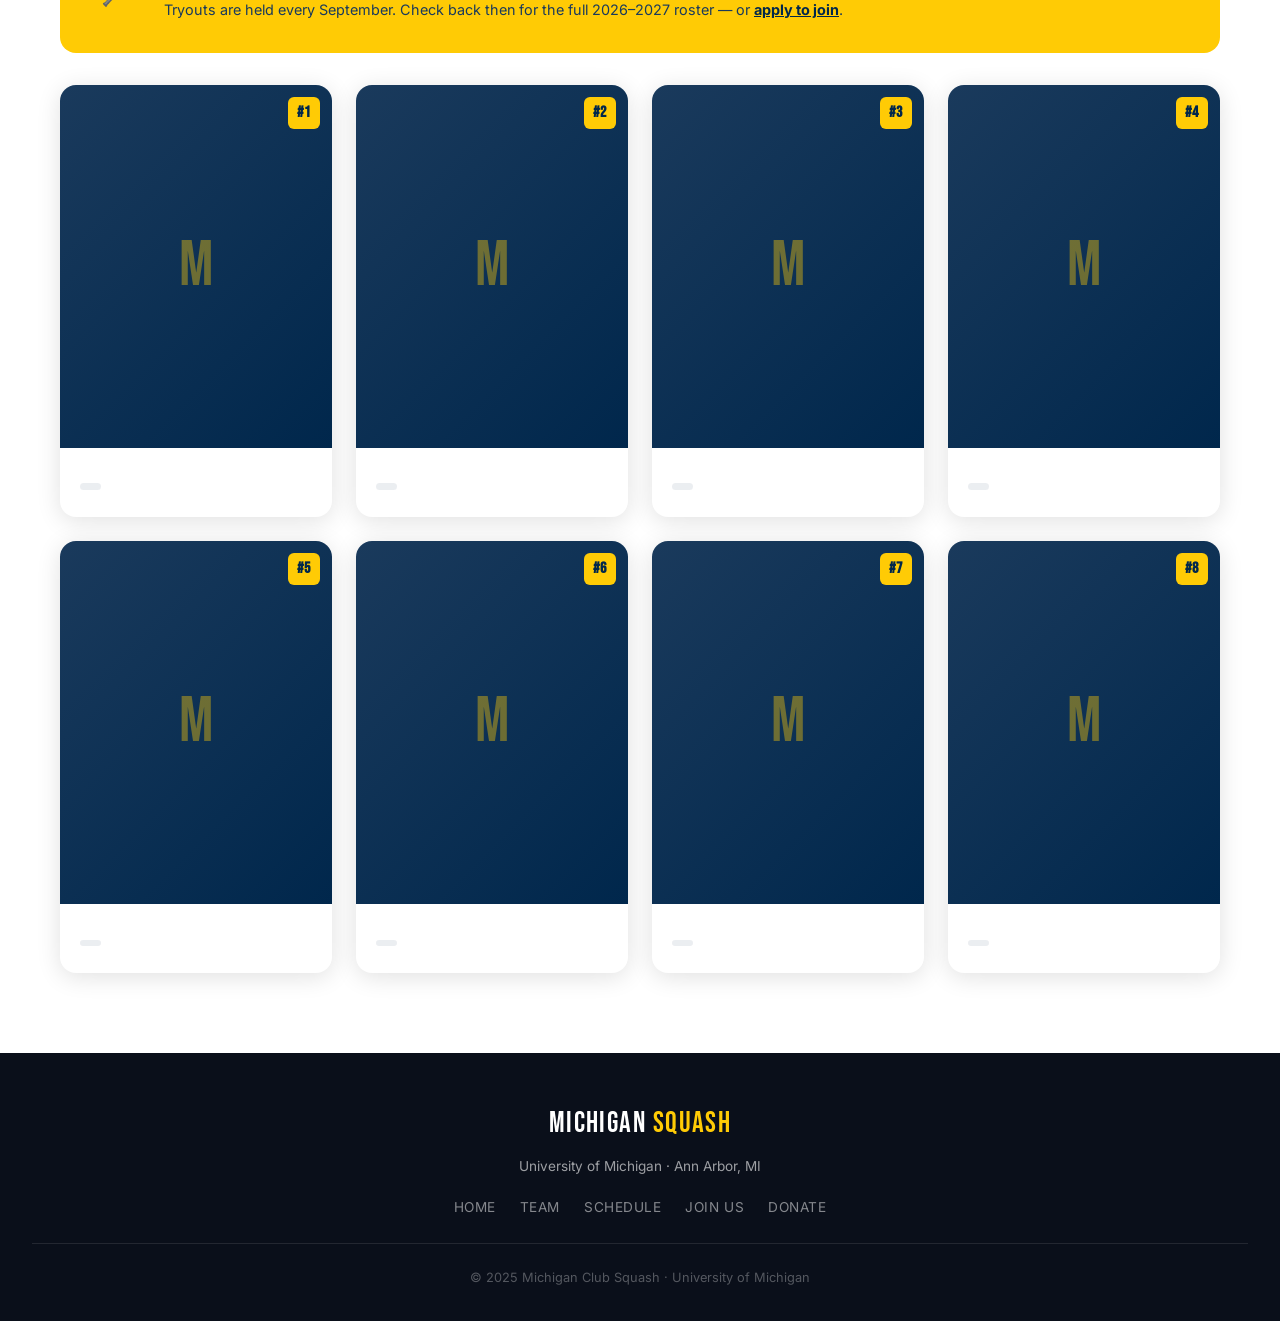
==== commit 3e1717ac: "Switch to rahulnewshot headshot" ====
--- a/about.html
+++ b/about.html
@@ -238,7 +238,7 @@
 
         <!-- President -->
         <div class="leadership-card">
-          <div class="leadership-photo"><img src="photos/rahulheadshot.png" alt="Rahul Boaz" /></div>
+          <div class="leadership-photo"><img src="photos/rahulnewshot.png" alt="Rahul Boaz" /></div>
           <div class="leadership-info">
             <div class="leadership-role">Co-President</div>
             <div class="leadership-name">Rahul Boaz</div>
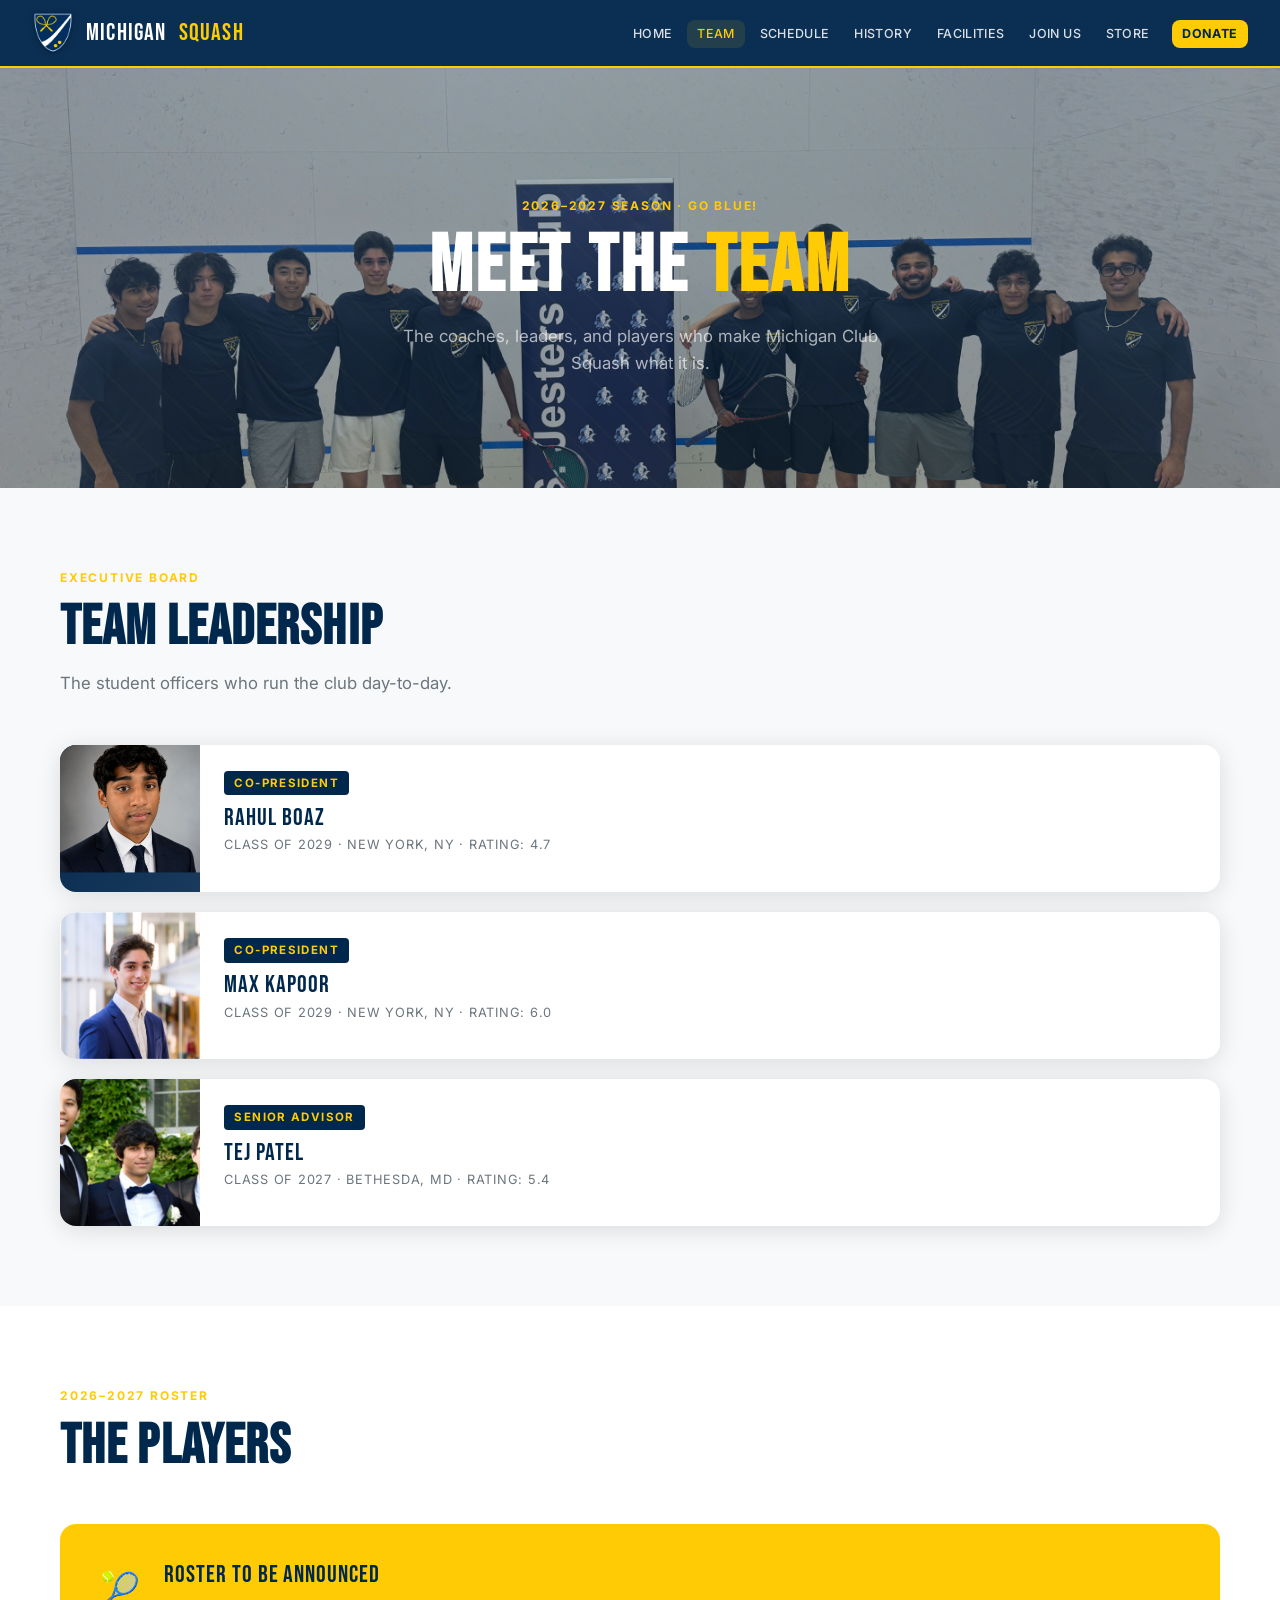
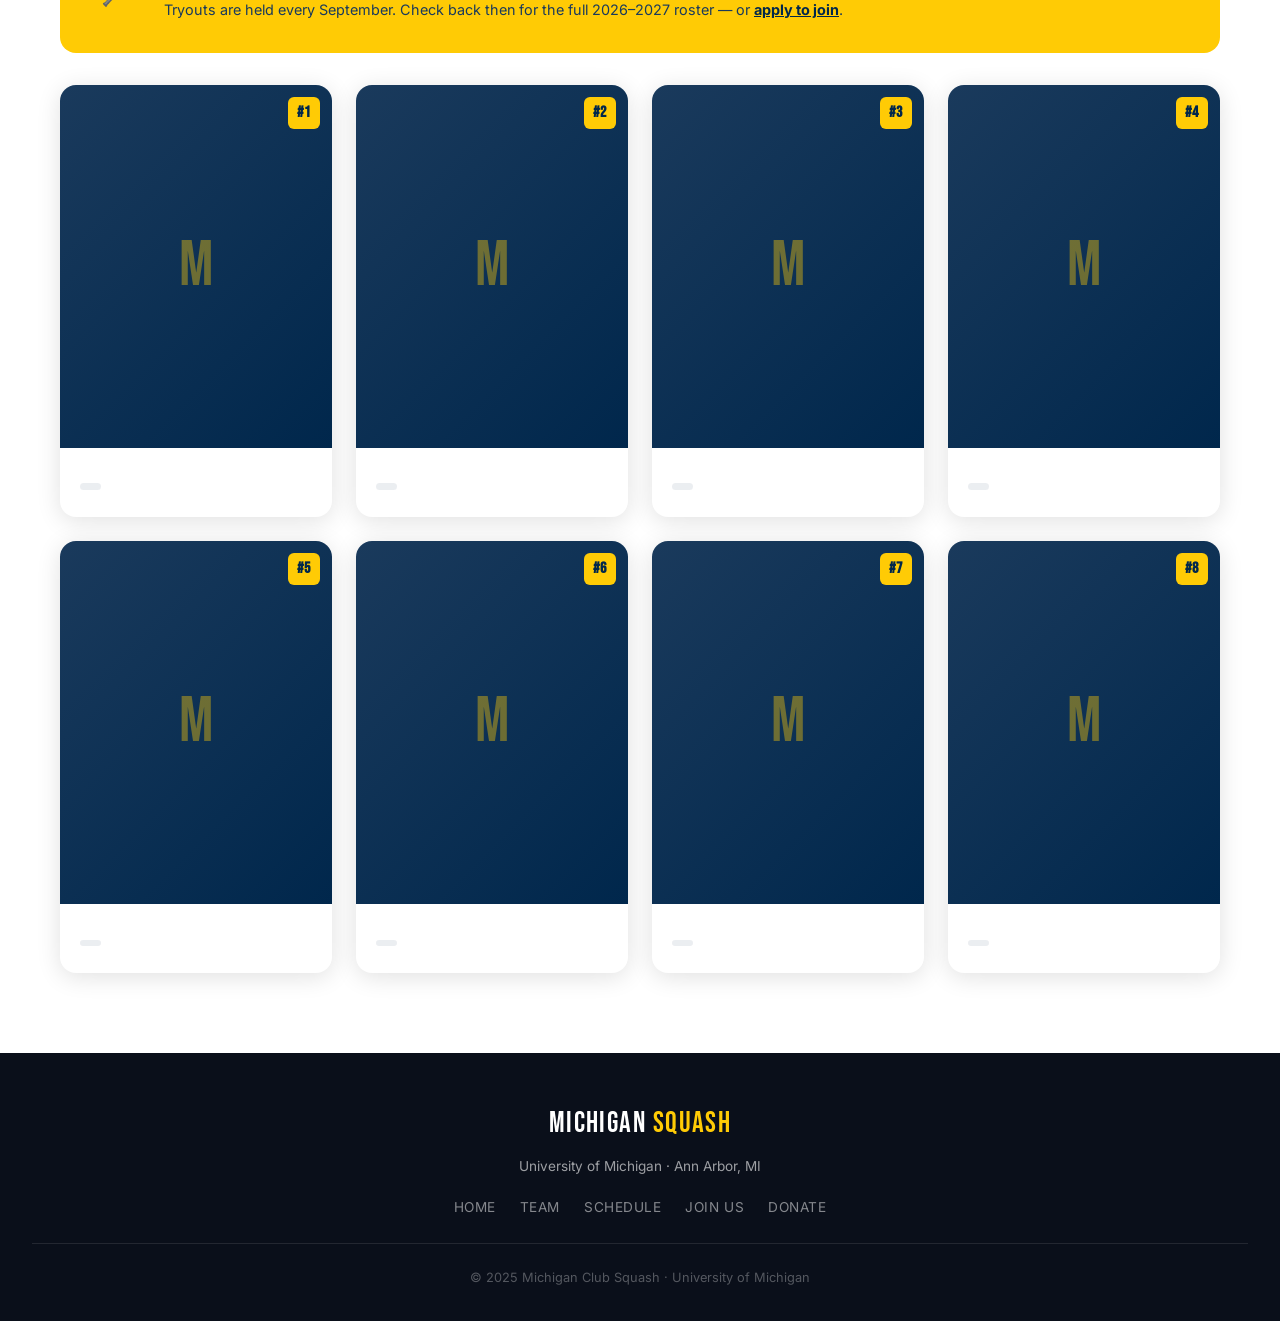
==== commit 1eee26f9: "Update Rahul headshot to rahulheadshot.png Co-Authored-By: Claude Sonnet 4.6 <noreply@anthropic.com>" ====
--- a/about.html
+++ b/about.html
@@ -238,7 +238,7 @@
 
         <!-- President -->
         <div class="leadership-card">
-          <div class="leadership-photo"><img src="photos/rahulnewshot.png" alt="Rahul Boaz" /></div>
+          <div class="leadership-photo"><img src="photos/rahulheadshot.png" alt="Rahul Boaz" /></div>
           <div class="leadership-info">
             <div class="leadership-role">Co-President</div>
             <div class="leadership-name">Rahul Boaz</div>
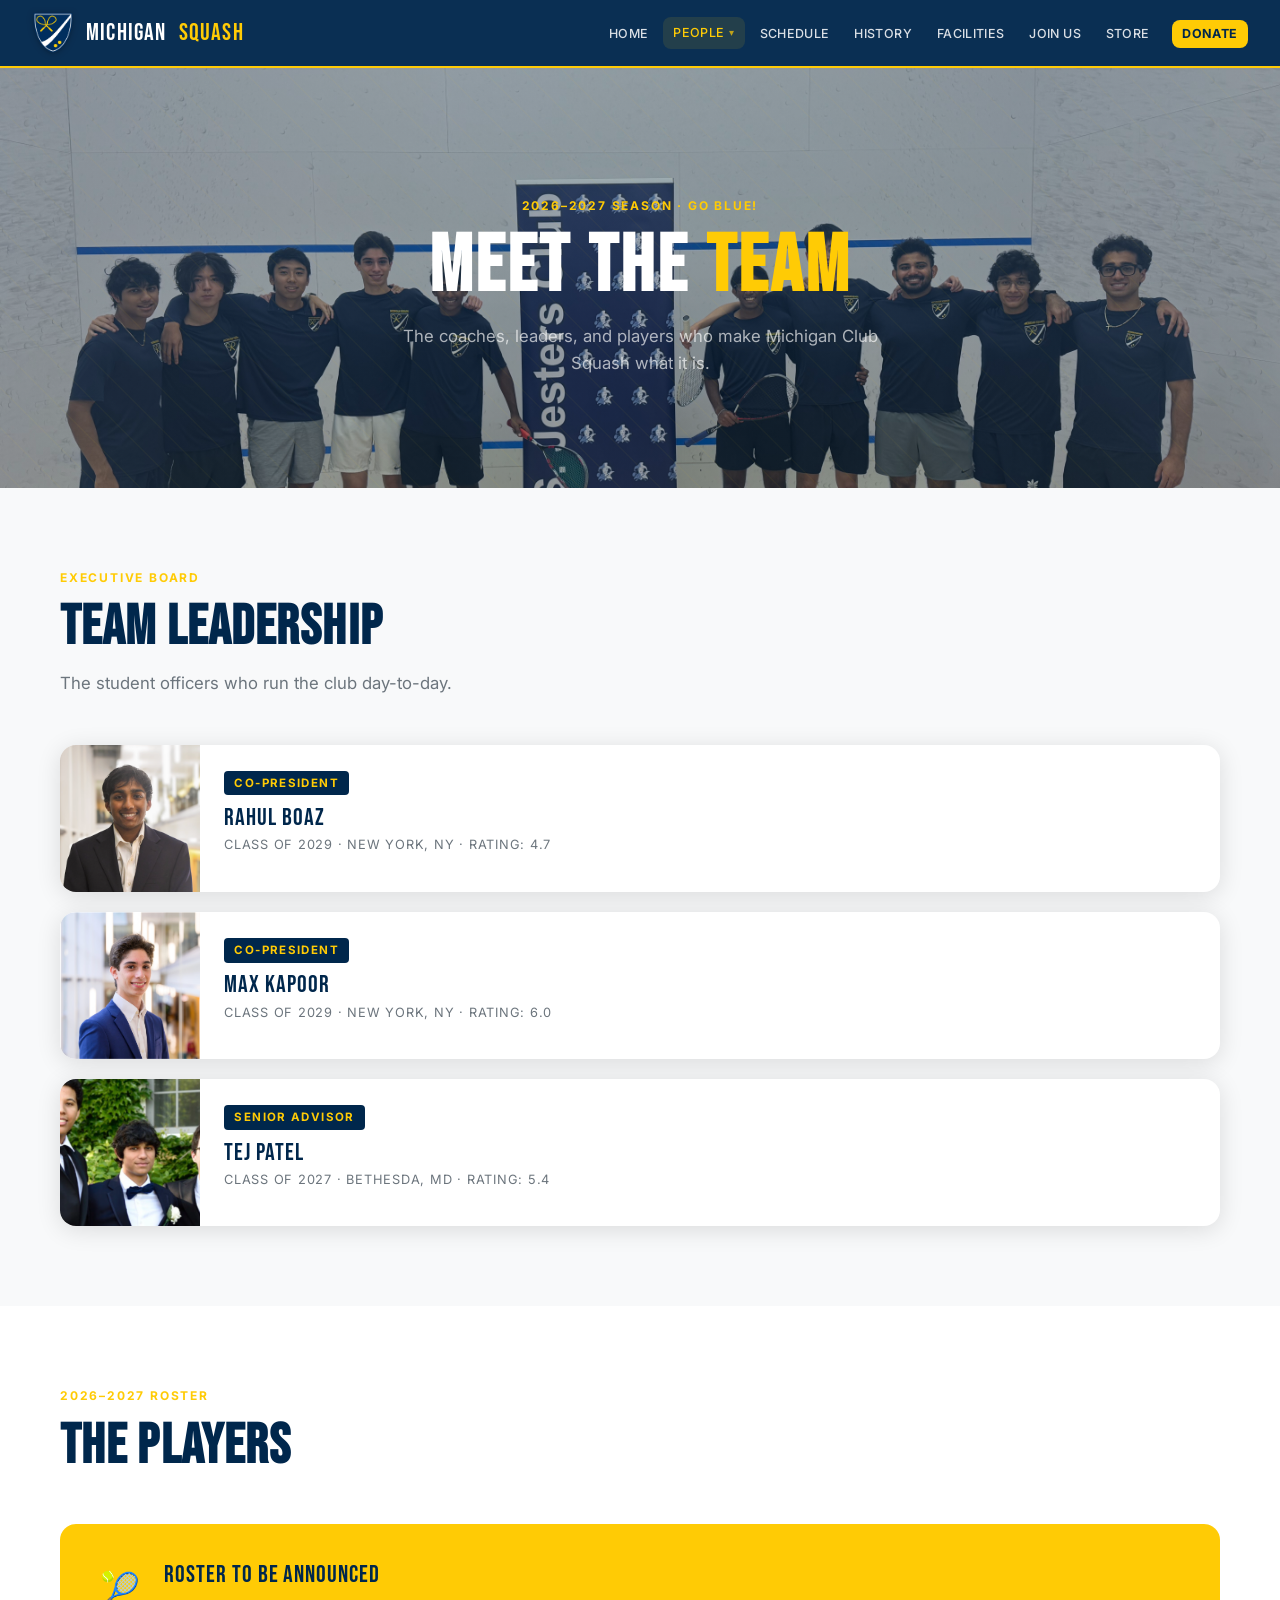
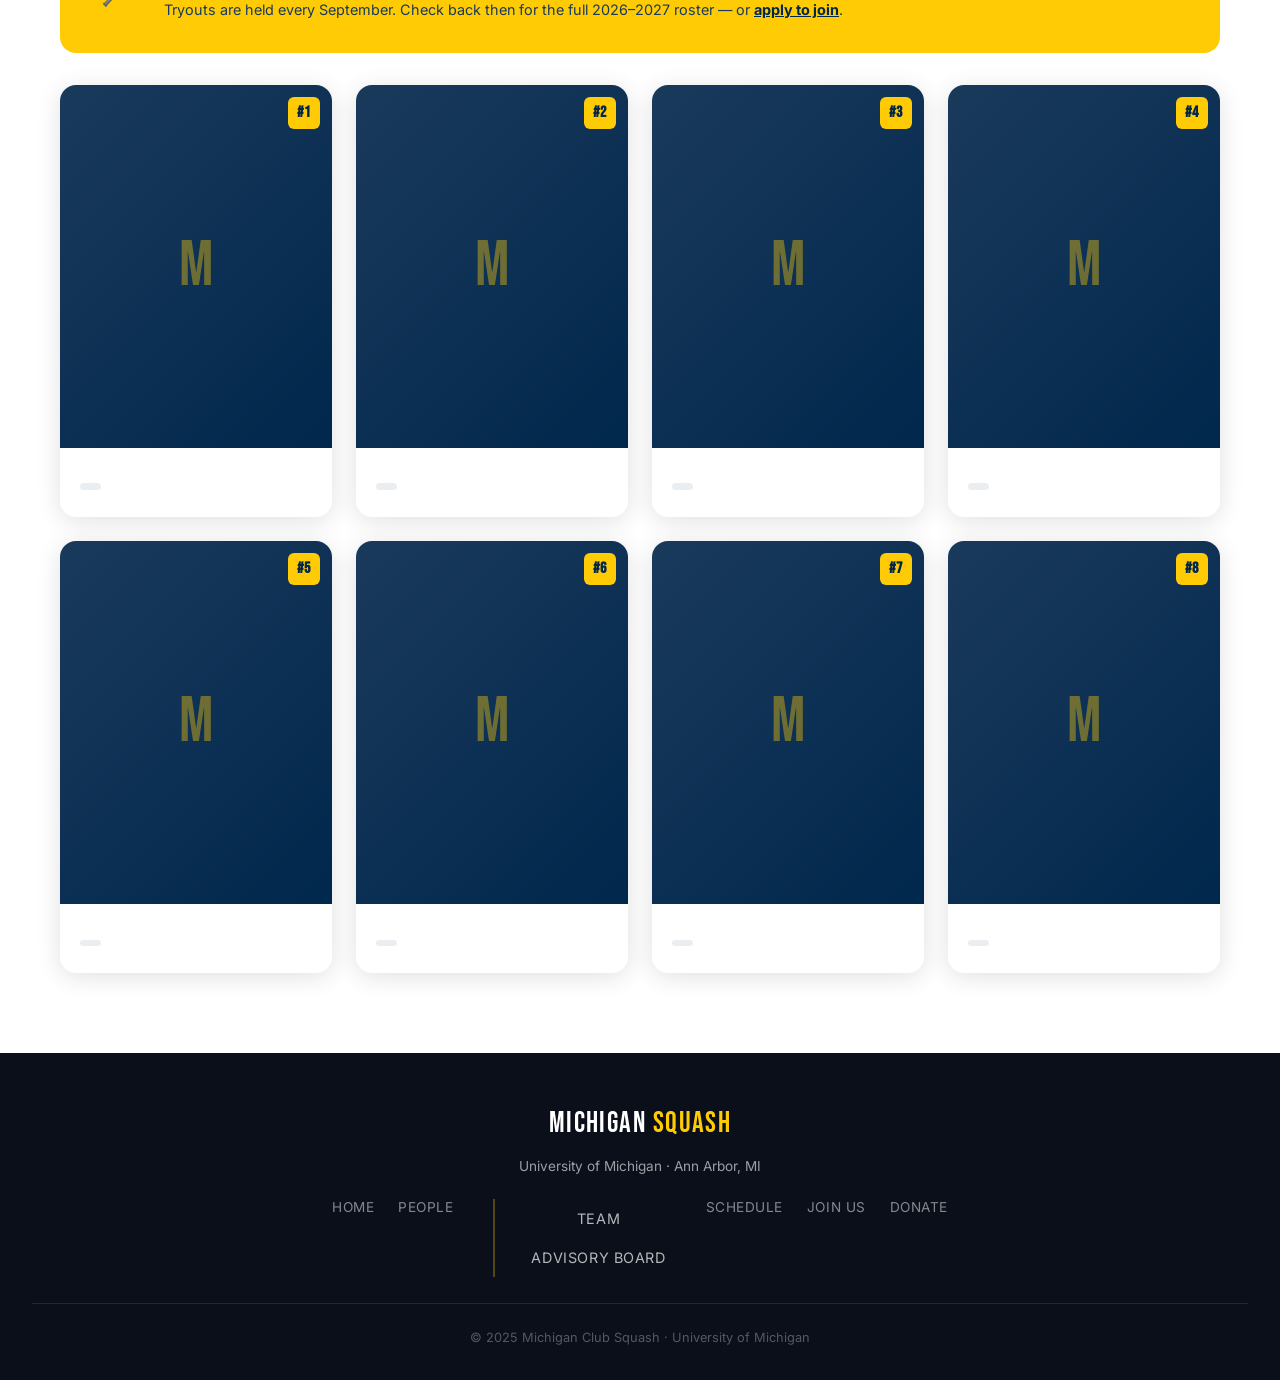
==== commit 9212ff2a: "Add People dropdown nav with Team / Advisory Board - Rename Team nav item to People with hover dropd" ====
--- a/about.html
+++ b/about.html
@@ -174,9 +174,13 @@
     }
     .coach-bio { font-size: 0.88rem; color: rgba(255,255,255,0.7); margin-top: 0.5rem; line-height: 1.65; }
 
-    @media (max-width: 600px) {
-      .leadership-card { flex-direction: column; }
-      .leadership-photo { width: 100%; height: 140px; }
+    @media (max-width: 768px) {
+      /* Compact horizontal card: small square photo + text side by side */
+      .leadership-card { flex-direction: row; align-items: stretch; }
+      .leadership-photo { width: 90px; min-width: 90px; height: auto; }
+      .leadership-photo img { object-position: top center; height: 100%; }
+      .leadership-info { padding: 1rem; }
+      .leadership-name { font-size: 1.2rem; }
       .coach-card { flex-direction: column; align-items: center; text-align: center; }
     }
   </style>
@@ -190,7 +194,7 @@
   </a>
   <ul class="nav-links">
     <li><a href="index.html">Home</a></li>
-    <li><a href="about.html" class="active">Team</a></li>
+    <li class="nav-dropdown"><a href="about.html" class="active">People</a><div class="nav-dropdown-menu"><a href="about.html" class="active">Team</a><a href="advisory-board.html">Advisory Board</a></div></li>
     <li><a href="schedule.html">Schedule</a></li>
     <li><a href="history.html">History</a></li>
     <li><a href="facilities.html">Facilities</a></li>
@@ -205,7 +209,7 @@
 
 <div class="nav-mobile">
   <a href="index.html">Home</a>
-  <a href="about.html">Team</a>
+  <a href="about.html">People</a><div class="nav-mobile-sub"><a href="about.html">Team</a><a href="advisory-board.html">Advisory Board</a></div>
   <a href="schedule.html">Schedule</a>
   <a href="history.html">History</a>
   <a href="facilities.html">Facilities</a>
@@ -398,7 +402,7 @@
   <div style="font-size: 0.85rem; margin-top: 0.25rem;">University of Michigan · Ann Arbor, MI</div>
   <div class="footer-links">
     <a href="index.html">Home</a>
-    <a href="about.html">Team</a>
+    <a href="about.html">People</a><div class="nav-mobile-sub"><a href="about.html">Team</a><a href="advisory-board.html">Advisory Board</a></div>
     <a href="schedule.html">Schedule</a>
     <a href="join.html">Join Us</a>
     <a href="donate.html">Donate</a>
--- a/styles.css
+++ b/styles.css
@@ -105,6 +105,68 @@
   background: rgba(255, 203, 5, 0.1);
 }
 
+/* ─── NAV DROPDOWN ───────────────────────────────────────── */
+.nav-dropdown {
+  position: relative;
+}
+.nav-dropdown > a {
+  display: flex;
+  align-items: center;
+  gap: 0.3rem;
+}
+.nav-dropdown > a::after {
+  content: '▾';
+  font-size: 0.65rem;
+  opacity: 0.7;
+}
+.nav-dropdown-menu {
+  display: none;
+  position: absolute;
+  top: calc(100% + 8px);
+  left: 50%;
+  transform: translateX(-50%);
+  background: var(--blue);
+  border: 1px solid rgba(255,203,5,0.25);
+  border-radius: var(--radius);
+  min-width: 160px;
+  box-shadow: var(--shadow-lg);
+  overflow: hidden;
+  z-index: 1001;
+}
+.nav-dropdown:hover .nav-dropdown-menu,
+.nav-dropdown:focus-within .nav-dropdown-menu {
+  display: block;
+}
+.nav-dropdown-menu a {
+  display: block;
+  padding: 0.6rem 1rem;
+  color: rgba(255,255,255,0.85) !important;
+  font-size: 0.78rem;
+  font-weight: 500;
+  letter-spacing: 0.03em;
+  text-transform: uppercase;
+  border-radius: 0 !important;
+  background: none !important;
+  border-bottom: 1px solid rgba(255,255,255,0.08);
+}
+.nav-dropdown-menu a:last-child { border-bottom: none; }
+.nav-dropdown-menu a:hover,
+.nav-dropdown-menu a.active { color: var(--maize) !important; background: rgba(255,203,5,0.08) !important; }
+
+/* Mobile People sub-links */
+.nav-mobile-sub {
+  display: flex;
+  flex-direction: column;
+  padding-left: 1.25rem;
+  border-left: 2px solid rgba(255,203,5,0.3);
+  margin: 0.1rem 0 0.1rem 1rem;
+}
+.nav-mobile-sub a {
+  font-size: 0.9rem !important;
+  padding: 0.5rem 1rem !important;
+  color: rgba(255,255,255,0.7) !important;
+}
+
 .nav-links a.nav-cta {
   background: var(--maize);
   color: var(--blue);
@@ -570,14 +632,61 @@
 .mt-2 { margin-top: 2rem; }
 .mt-3 { margin-top: 3rem; }
 
+/* ─── TABLE SCROLL WRAPPER ───────────────────────────────── */
+.table-scroll {
+  overflow-x: auto;
+  -webkit-overflow-scrolling: touch;
+  border-radius: var(--radius-lg);
+}
+
+/* ─── RESPONSIVE 2-COL GRID ──────────────────────────────── */
+.detail-grid {
+  display: grid;
+  grid-template-columns: 1fr 260px;
+  gap: 3rem;
+  align-items: start;
+}
+
 /* ─── RESPONSIVE ─────────────────────────────────────────── */
 @media (max-width: 768px) {
   .nav-links { display: none; }
   .nav-hamburger { display: flex; }
-  section { padding: 3.5rem 1.25rem; }
+
+  section { padding: 3rem 1.25rem; }
   .hero { padding: 5rem 1.25rem 4rem; }
-  .hero-stats { gap: 2rem; }
+  .hero-stats { gap: 1.5rem; }
   .hero-divider { display: none; }
-  .match-table { font-size: 0.82rem; }
-  .match-table th, .match-table td { padding: 0.75rem 0.75rem; }
-}
+
+  /* Tables */
+  .match-table { font-size: 0.82rem; min-width: 500px; }
+  .match-table th, .match-table td { padding: 0.75rem; }
+
+  /* 2-col detail grids collapse to single column */
+  .detail-grid { grid-template-columns: 1fr; gap: 1.5rem; }
+
+  /* Section headers */
+  .section-header { margin-bottom: 2rem; }
+
+  /* Leadership cards — small square avatar on left */
+  .leadership-photo { width: 100px; height: 100px; flex-shrink: 0; }
+  .leadership-photo img { object-position: top center; }
+}
+
+@media (max-width: 480px) {
+  section { padding: 2.5rem 1rem; }
+
+  /* Stat bars — stack into 2×2 grid, no dividers */
+  .photo-hero-stats { gap: 0; }
+  .photo-hero-stat,
+  .photo-hero-stat:nth-child(odd),
+  .photo-hero-stat:last-child { width: 50%; padding: 0.75rem 0.5rem; border: none; }
+
+  /* Grids */
+  .grid-3, .grid-4, .grid-2 { grid-template-columns: 1fr; }
+
+  /* Footer links */
+  .footer-links { gap: 0.75rem; }
+
+  /* Buttons */
+  .btn { padding: 0.75rem 1.5rem; font-size: 0.85rem; }
+}
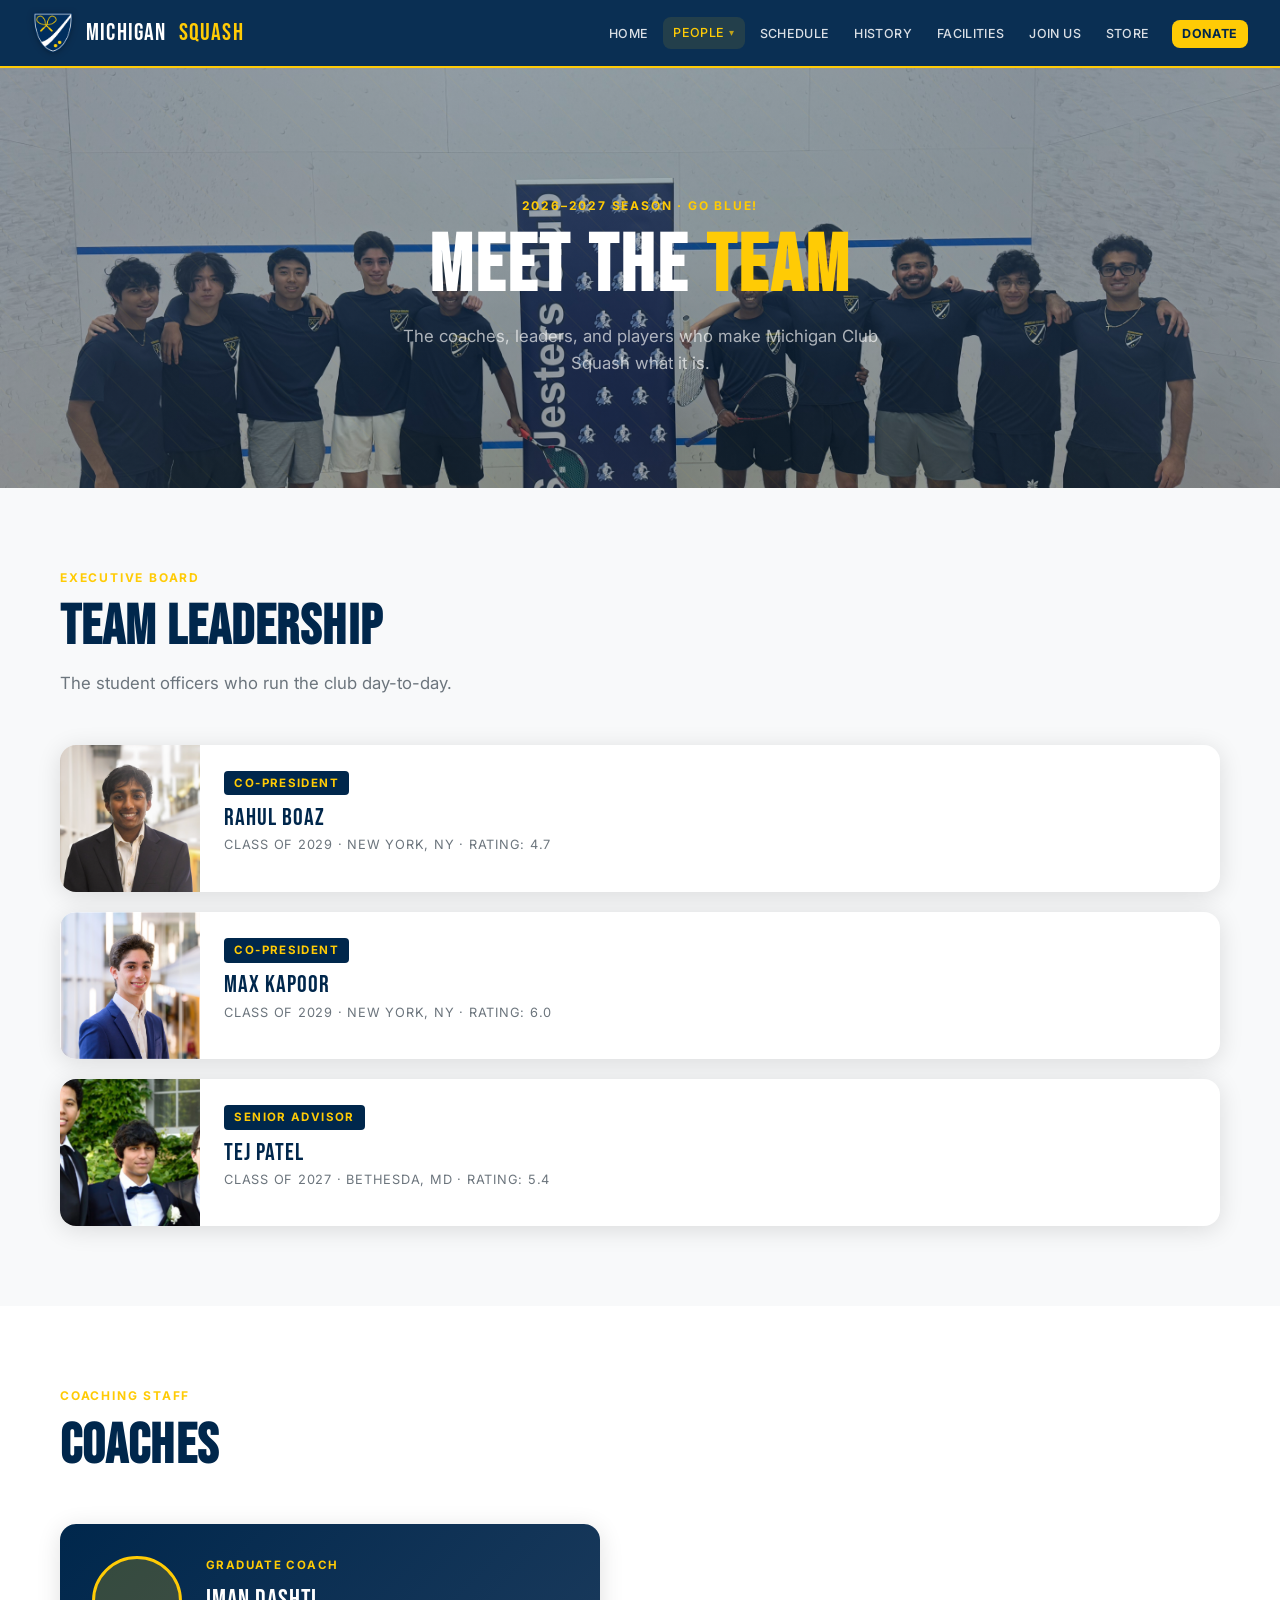
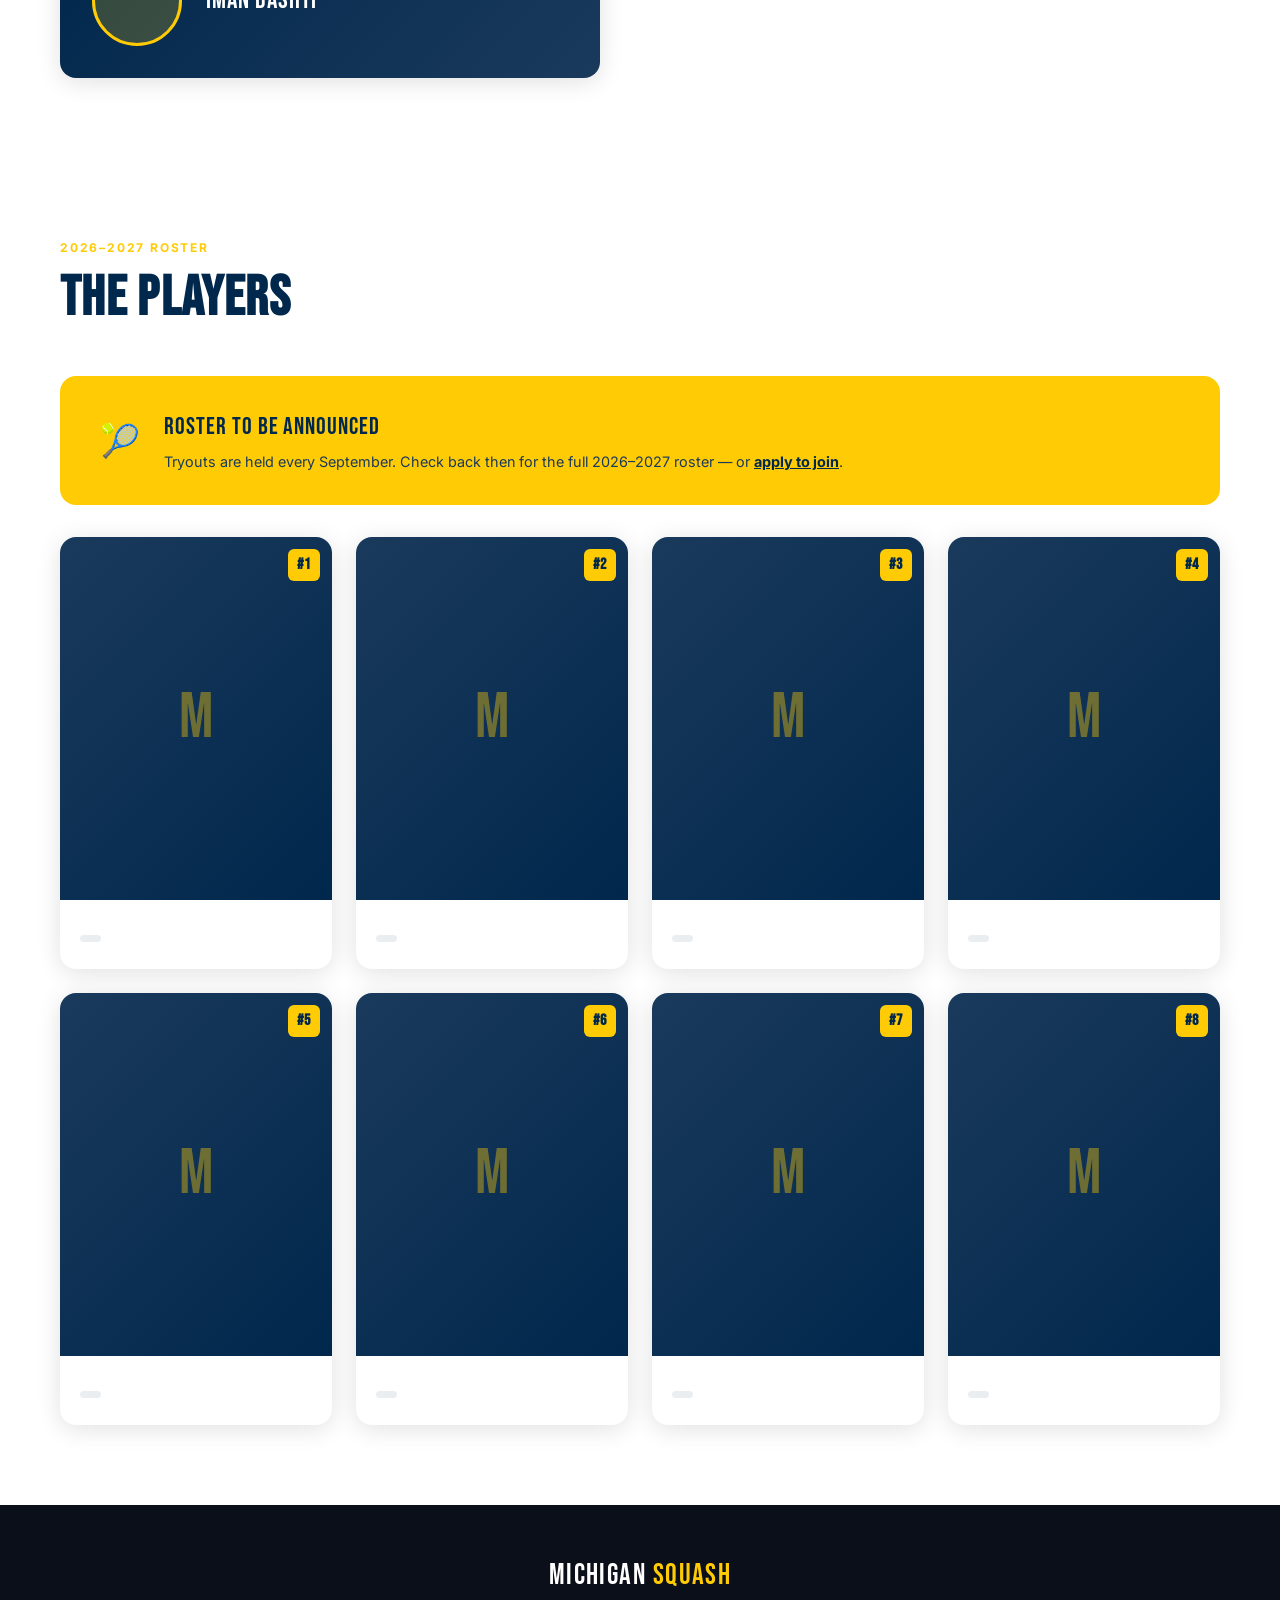
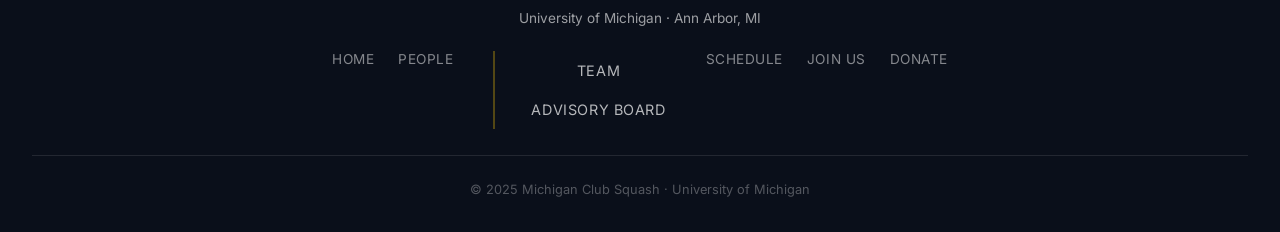
==== commit 645f804e: "Build out advisory board page and add Iman Dashti coach section - Advisory board: 10 members with fo" ====
--- a/about.html
+++ b/about.html
@@ -275,6 +275,23 @@
     </div>
   </section>
 
+  <!-- ── COACHING ── -->
+  <section>
+    <div class="container">
+      <div class="section-header">
+        <div class="section-label">Coaching Staff</div>
+        <h2 class="section-title">Coaches</h2>
+      </div>
+      <div class="coach-card" style="max-width:540px;">
+        <div class="coach-avatar"><img src="photos/imanheadshot.jpeg" alt="Iman Dashti" onerror="this.style.display='none'" /></div>
+        <div>
+          <div class="coach-title">Graduate Coach</div>
+          <div class="coach-name">Iman Dashti</div>
+        </div>
+      </div>
+    </div>
+  </section>
+
   <!-- ── ROSTER ── -->
   <section>
     <div class="container">
